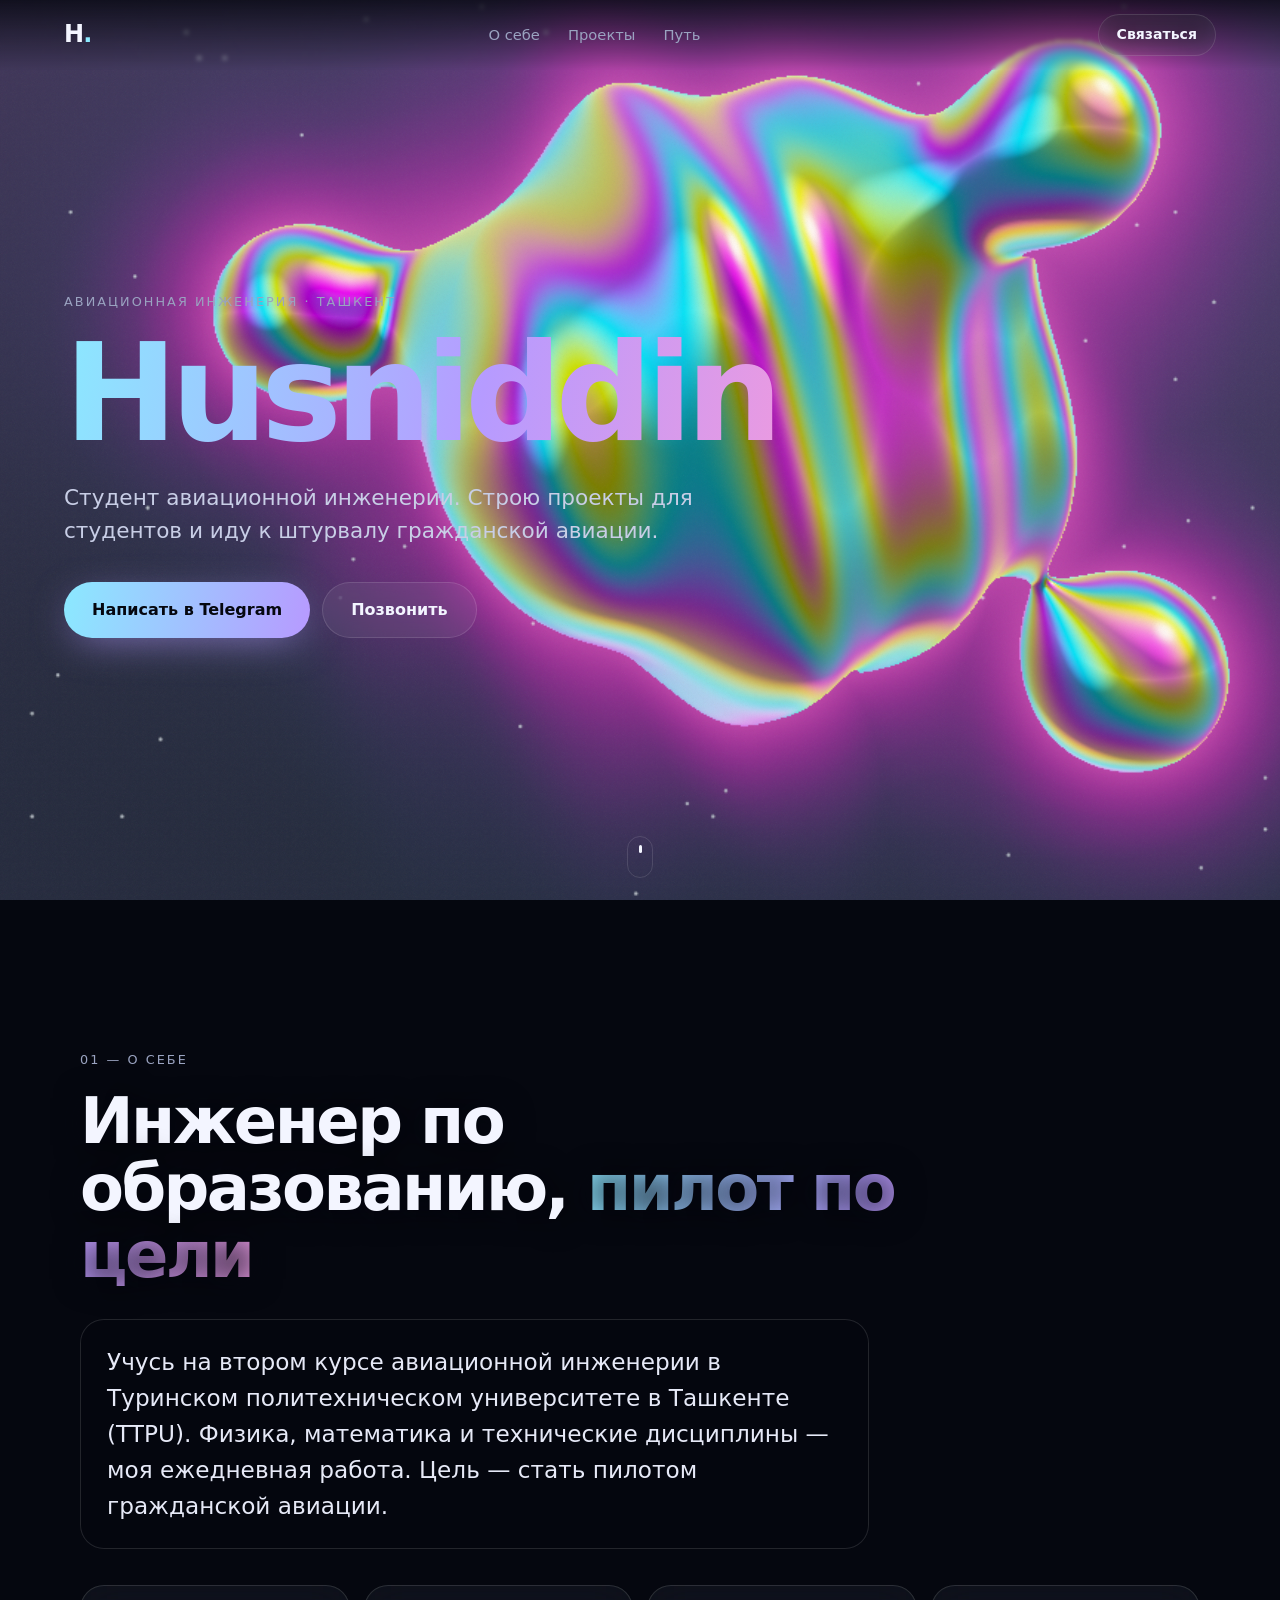
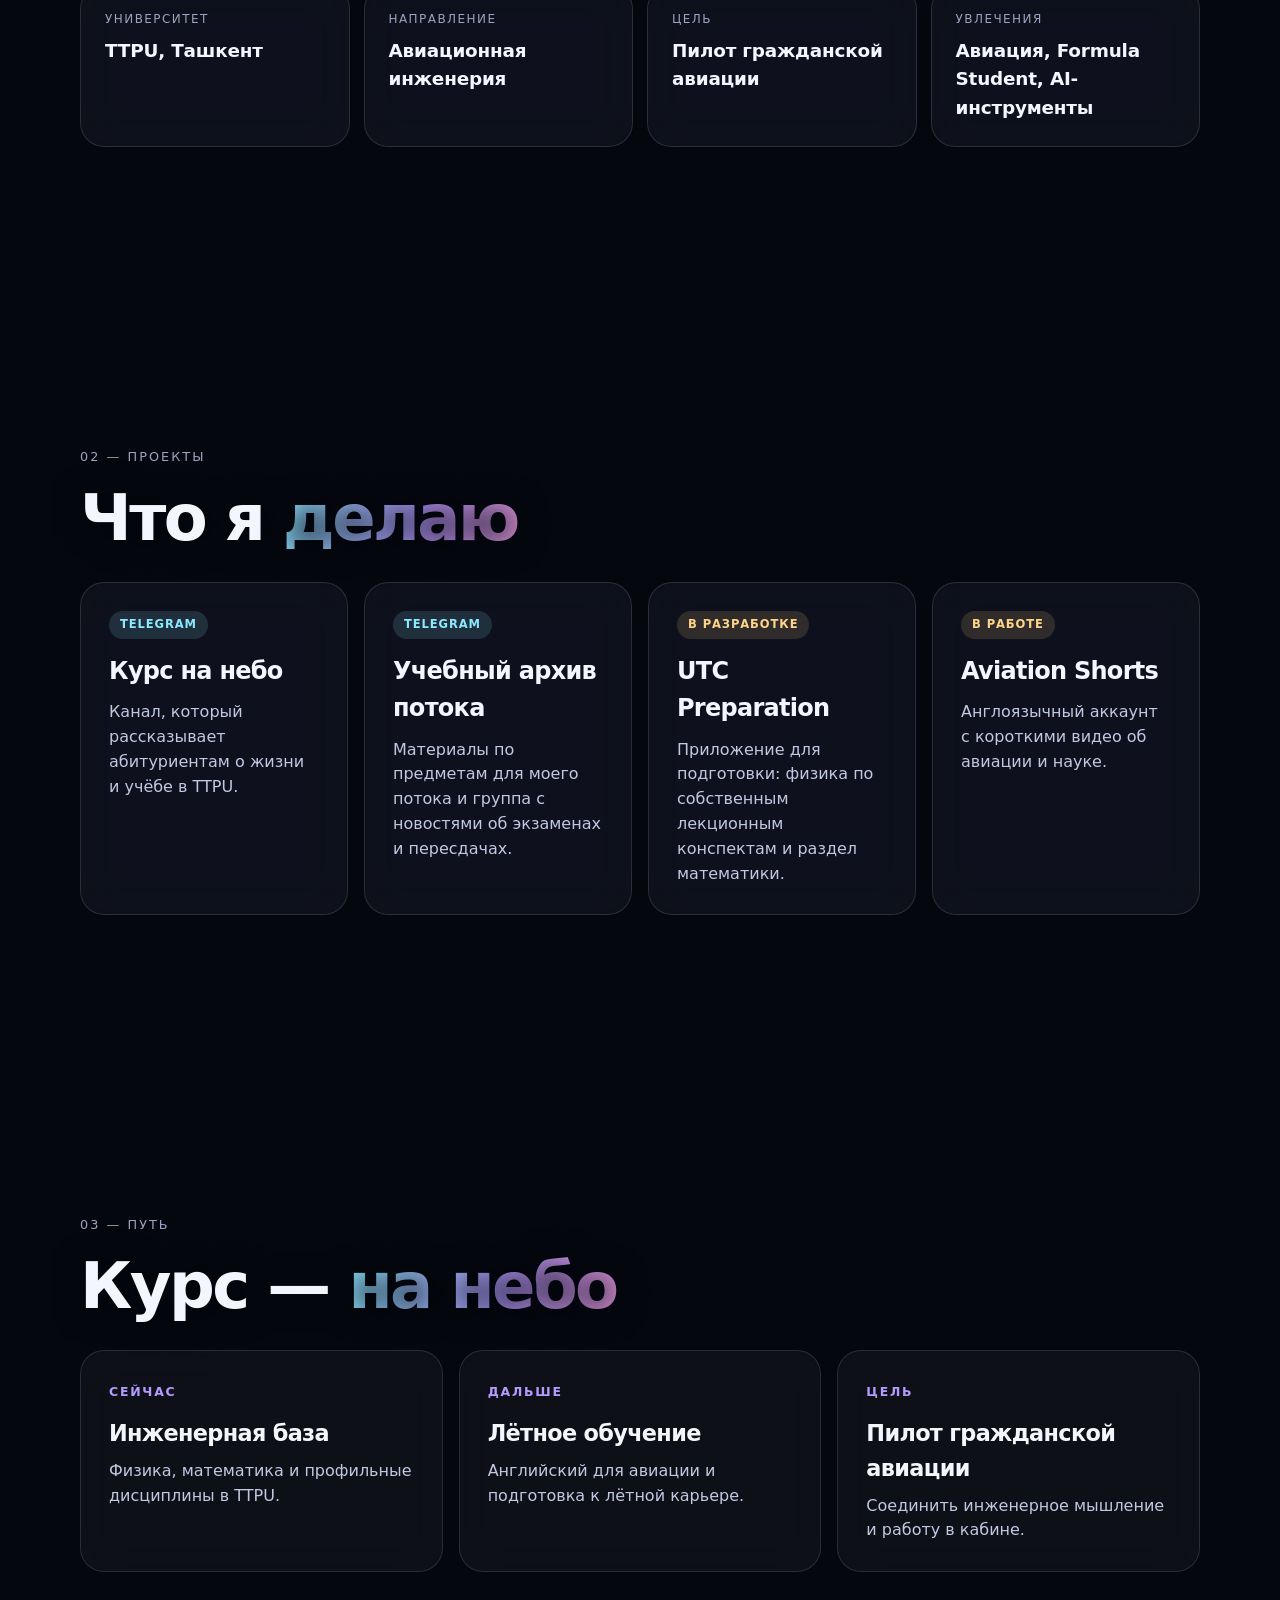
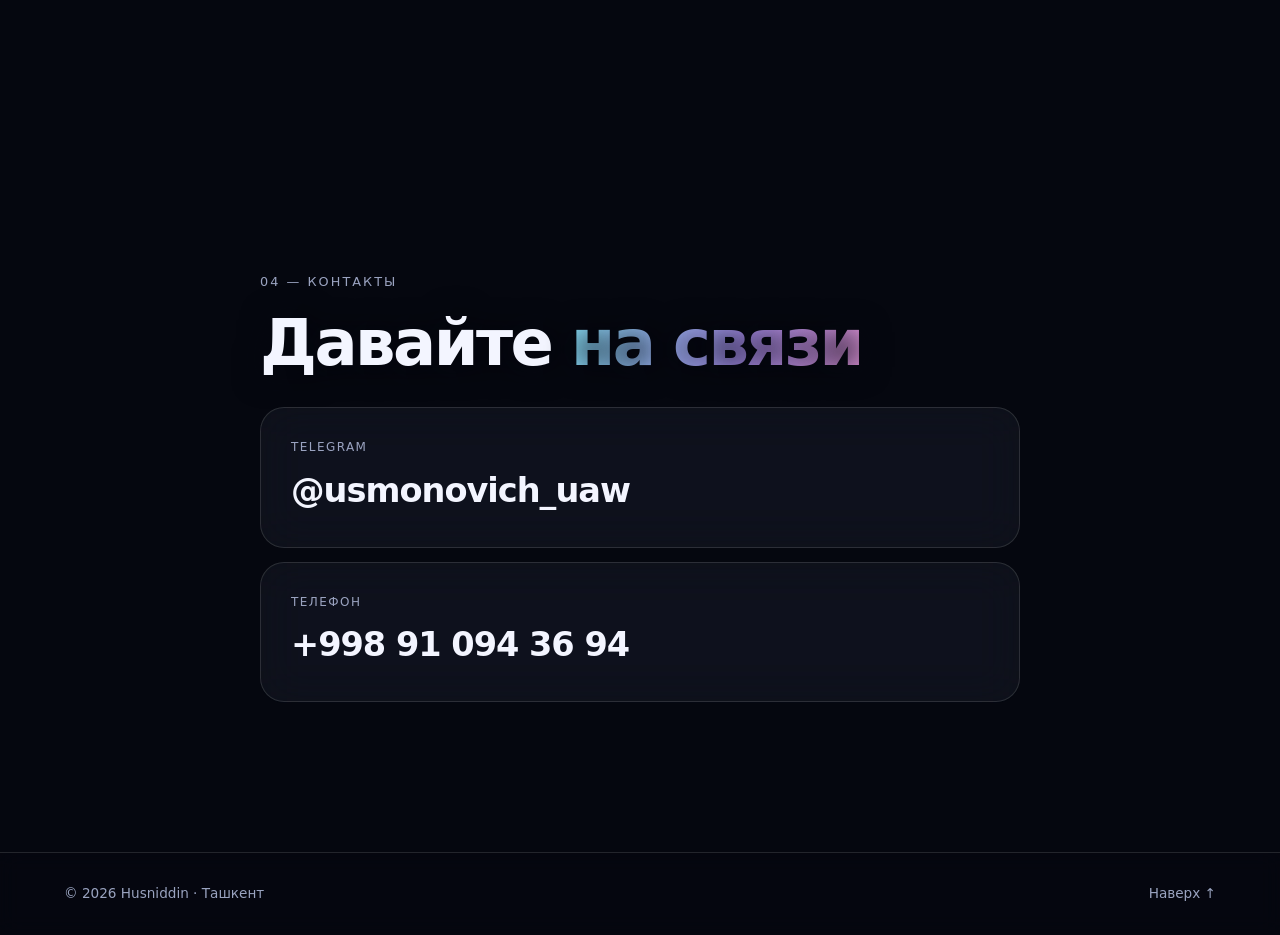
==== portfolio/index.html @ 1f00ce1d "Add personal 3D iridescent portfolio site Co-Authored-By: Claude Sonnet 5.5 <noreply@anthropic.com> " ====
<!DOCTYPE html>
<html lang="ru">
<head>
<meta charset="UTF-8">
<meta name="viewport" content="width=device-width, initial-scale=1, viewport-fit=cover">
<title>Husniddin — авиационная инженерия · Ташкент</title>
<meta name="description" content="Husniddin: студент авиационной инженерии TTPU, цель — пилот гражданской авиации. Проекты, контакты, Telegram @usmonovich_uaw.">
<meta name="theme-color" content="#05070f">
<link rel="stylesheet" href="style.css">
</head>
<body>
<canvas id="gl" aria-hidden="true"></canvas>
<div class="fallback" aria-hidden="true"></div>
<div class="grain" aria-hidden="true"></div>

<header class="nav">
  <a class="nav__logo" href="#top" aria-label="Husniddin — наверх">H<span>.</span></a>
  <nav class="nav__links" aria-label="Разделы">
    <a href="#about">О себе</a>
    <a href="#projects">Проекты</a>
    <a href="#path">Путь</a>
  </nav>
  <a class="pill pill--sm" href="#contact">Связаться</a>
</header>

<main id="top">
  <section class="hero">
    <div class="hero__text">
      <p class="eyebrow reveal">Авиационная инженерия · Ташкент</p>
      <h1 class="reveal"><span class="irid">Husniddin</span></h1>
      <p class="lead reveal">Студент авиационной инженерии. Строю проекты для студентов и иду к штурвалу гражданской авиации.</p>
      <div class="cta reveal">
        <a class="pill pill--main" href="https://t.me/usmonovich_uaw" target="_blank" rel="noopener">Написать в Telegram</a>
        <a class="pill pill--ghost" href="tel:+998910943694">Позвонить</a>
      </div>
    </div>
    <a class="scroll" href="#about" aria-label="Листать вниз"><span></span></a>
  </section>

  <section class="sec" id="about">
    <div class="wrap">
      <p class="kicker reveal">01 — О себе</p>
      <h2 class="reveal">Инженер по образованию, <span class="irid">пилот по цели</span></h2>
      <p class="big reveal">Учусь на втором курсе авиационной инженерии в Туринском политехническом университете в Ташкенте (TTPU). Физика, математика и технические дисциплины — моя ежедневная работа. Цель — стать пилотом гражданской авиации.</p>
      <div class="facts">
        <div class="card reveal"><span class="card__k">Университет</span><strong>TTPU, Ташкент</strong></div>
        <div class="card reveal"><span class="card__k">Направление</span><strong>Авиационная инженерия</strong></div>
        <div class="card reveal"><span class="card__k">Цель</span><strong>Пилот гражданской авиации</strong></div>
        <div class="card reveal"><span class="card__k">Увлечения</span><strong>Авиация, Formula Student, AI-инструменты</strong></div>
      </div>
    </div>
  </section>

  <section class="sec" id="projects">
    <div class="wrap">
      <p class="kicker reveal">02 — Проекты</p>
      <h2 class="reveal">Что я <span class="irid">делаю</span></h2>
      <div class="projects">
        <article class="card card--big reveal">
          <span class="badge">Telegram</span>
          <h3>Курс на небо</h3>
          <p>Канал, который рассказывает абитуриентам о жизни и учёбе в TTPU.</p>
        </article>
        <article class="card card--big reveal">
          <span class="badge">Telegram</span>
          <h3>Учебный архив потока</h3>
          <p>Материалы по предметам для моего потока и группа с новостями об экзаменах и пересдачах.</p>
        </article>
        <article class="card card--big reveal">
          <span class="badge badge--dev">В разработке</span>
          <h3>UTC Preparation</h3>
          <p>Приложение для подготовки: физика по собственным лекционным конспектам и раздел математики.</p>
        </article>
        <article class="card card--big reveal">
          <span class="badge badge--dev">В работе</span>
          <h3>Aviation Shorts</h3>
          <p>Англоязычный аккаунт с короткими видео об авиации и науке.</p>
        </article>
      </div>
    </div>
  </section>

  <section class="sec" id="path">
    <div class="wrap">
      <p class="kicker reveal">03 — Путь</p>
      <h2 class="reveal">Курс — <span class="irid">на небо</span></h2>
      <ol class="path">
        <li class="reveal"><span class="path__n">Сейчас</span><h3>Инженерная база</h3><p>Физика, математика и профильные дисциплины в TTPU.</p></li>
        <li class="reveal"><span class="path__n">Дальше</span><h3>Лётное обучение</h3><p>Английский для авиации и подготовка к лётной карьере.</p></li>
        <li class="reveal"><span class="path__n">Цель</span><h3>Пилот гражданской авиации</h3><p>Соединить инженерное мышление и работу в кабине.</p></li>
      </ol>
    </div>
  </section>

  <section class="sec sec--contact" id="contact">
    <div class="wrap wrap--narrow">
      <p class="kicker reveal">04 — Контакты</p>
      <h2 class="reveal">Давайте <span class="irid">на связи</span></h2>
      <div class="contact">
        <a class="card contact__item reveal" href="https://t.me/usmonovich_uaw" target="_blank" rel="noopener">
          <span class="card__k">Telegram</span><strong>@usmonovich_uaw</strong>
        </a>
        <a class="card contact__item reveal" href="tel:+998910943694">
          <span class="card__k">Телефон</span><strong>+998 91 094 36 94</strong>
        </a>
      </div>
    </div>
  </section>
</main>

<footer class="foot">
  <p>© 2026 Husniddin · Ташкент</p>
  <a href="#top">Наверх ↑</a>
</footer>

<script src="app.js"></script>
</body>
</html>
---- portfolio/style.css ----
@property --a{syntax:"<angle>";inherits:false;initial-value:0deg}
:root{--bg:#05070f;--ink:#f3f5ff;--mut:#9aa3c0;--line:rgba(255,255,255,.12);--pad:clamp(20px,5vw,64px)}
*{box-sizing:border-box}
html{scroll-behavior:smooth;scroll-padding-top:70px;background:var(--bg)}
body{margin:0;color:var(--ink);background:transparent;font-family:"SF Pro Display",Inter,system-ui,-apple-system,"Segoe UI",Roboto,sans-serif;line-height:1.55;-webkit-font-smoothing:antialiased;overflow-x:hidden}
a{color:inherit;text-decoration:none}
h1,h2,h3,p{margin:0}
#gl{position:fixed;inset:0;width:100vw;height:100vh;height:100lvh;z-index:-3;display:block;background:var(--bg)}
.fallback{position:fixed;inset:0;z-index:-4;background:radial-gradient(60% 50% at 70% 40%,#7c5cff55,transparent 70%),radial-gradient(50% 50% at 30% 70%,#00e5ff33,transparent 70%),var(--bg);display:none}
.no-gl .fallback{display:block;animation:hue 14s linear infinite}
.no-gl #gl{display:none}
@keyframes hue{to{filter:hue-rotate(360deg)}}
.grain{position:fixed;inset:0;z-index:-1;pointer-events:none;opacity:.05;background-image:url("data:image/svg+xml,%3Csvg xmlns='http://www.w3.org/2000/svg' width='160' height='160'%3E%3Cfilter id='n'%3E%3CfeTurbulence baseFrequency='.9' numOctaves='2'/%3E%3C/filter%3E%3Crect width='160' height='160' filter='url(%23n)'/%3E%3C/svg%3E")}

.irid{background:linear-gradient(100deg,#8be9ff,#b69bff,#ff9ad5,#ffd48a,#9bffcf,#8be9ff);background-size:300% 100%;-webkit-background-clip:text;background-clip:text;color:transparent;animation:flow 9s linear infinite}
@keyframes flow{to{background-position:300% 0}}

.nav{position:fixed;top:0;left:0;right:0;z-index:20;display:flex;align-items:center;justify-content:space-between;gap:16px;padding:14px var(--pad);background:linear-gradient(#05070fcc,#05070f00);backdrop-filter:blur(2px)}
.nav__logo{font-weight:800;font-size:1.5rem;letter-spacing:-.04em}
.nav__logo span{color:#8be9ff}
.nav__links{display:flex;gap:28px;font-size:.92rem;color:var(--mut)}
.nav__links a:hover{color:var(--ink)}

.pill{display:inline-flex;align-items:center;justify-content:center;gap:8px;padding:15px 28px;border-radius:999px;font-weight:600;font-size:1rem;border:1px solid var(--line);background:rgba(255,255,255,.06);backdrop-filter:blur(14px);transition:transform .2s,background .2s,box-shadow .2s;min-height:48px}
.pill:hover{transform:translateY(-2px);background:rgba(255,255,255,.12)}
.pill--sm{padding:9px 18px;font-size:.88rem;min-height:40px}
.pill--main{color:#05070f;border:0;background:linear-gradient(100deg,#8be9ff,#b69bff,#ff9ad5);background-size:200% 100%;box-shadow:0 10px 40px -10px #b69bffaa}
.pill--main:hover{background-position:100% 0;background-color:transparent;box-shadow:0 14px 50px -8px #ff9ad5aa}
a:focus-visible{outline:2px solid #8be9ff;outline-offset:3px;border-radius:12px}

.hero{min-height:100vh;min-height:100svh;display:flex;align-items:center;padding:100px var(--pad) 70px;position:relative}
.hero__text{max-width:640px}
.eyebrow,.kicker{font-size:.8rem;letter-spacing:.16em;text-transform:uppercase;color:var(--mut);margin-bottom:18px}
h1{font-size:clamp(3.2rem,12vw,8.5rem);line-height:.95;letter-spacing:-.05em;font-weight:800;margin-bottom:22px}
.lead{font-size:clamp(1.05rem,2.2vw,1.35rem);color:#c8cee6;max-width:30em;margin-bottom:34px}
.cta{display:flex;flex-wrap:wrap;gap:12px}
.scroll{position:absolute;left:50%;bottom:22px;width:26px;height:42px;border:1.5px solid var(--line);border-radius:14px;transform:translateX(-50%)}
.scroll span{position:absolute;left:50%;top:8px;width:3px;height:8px;margin-left:-1.5px;border-radius:2px;background:var(--ink);animation:wheel 1.8s infinite}
@keyframes wheel{0%{opacity:0;transform:translateY(0)}30%{opacity:1}100%{opacity:0;transform:translateY(14px)}}

.sec{padding:clamp(70px,12vw,150px) var(--pad)}
.wrap{max-width:1120px;margin:0 auto}
.wrap--narrow{max-width:760px}
h2{font-size:clamp(2rem,6vw,4rem);line-height:1.05;letter-spacing:-.04em;font-weight:800;margin-bottom:30px;max-width:14em}
.big{font-size:clamp(1.05rem,2.3vw,1.45rem);line-height:1.55;color:#e6e9f7;max-width:34em;margin-bottom:36px;padding:24px 26px;border-radius:24px;background:rgba(5,7,15,.5);border:1px solid var(--line);backdrop-filter:blur(18px);-webkit-backdrop-filter:blur(18px)}
h2{text-shadow:0 2px 30px #05070f}

.card{position:relative;padding:24px;border-radius:24px;background:rgba(255,255,255,.045);border:1px solid var(--line);backdrop-filter:blur(22px) saturate(150%);-webkit-backdrop-filter:blur(22px) saturate(150%);transition:transform .3s,background .3s}
.card::before{content:"";position:absolute;inset:-1px;border-radius:inherit;padding:1px;background:conic-gradient(from var(--a),#8be9ff,#b69bff,#ff9ad5,#ffd48a,#9bffcf,#8be9ff);-webkit-mask:linear-gradient(#000 0 0) content-box,linear-gradient(#000 0 0);-webkit-mask-composite:xor;mask-composite:exclude;opacity:0;transition:opacity .4s;animation:spin 6s linear infinite;pointer-events:none}
@keyframes spin{to{--a:360deg}}
.card:hover{transform:translateY(-4px);background:rgba(255,255,255,.08)}
.card:hover::before{opacity:1}
.card__k{display:block;font-size:.75rem;letter-spacing:.12em;text-transform:uppercase;color:var(--mut);margin-bottom:8px}
.card strong{font-size:1.15rem;letter-spacing:-.01em}
.facts{display:grid;grid-template-columns:repeat(auto-fit,minmax(220px,1fr));gap:14px}
.projects{display:grid;grid-template-columns:repeat(auto-fit,minmax(260px,1fr));gap:16px}
.card--big{padding:28px;min-height:230px}
.card--big h3{font-size:1.5rem;letter-spacing:-.03em;margin:14px 0 10px}
.card--big p{color:#c1c8e2}
.badge{display:inline-block;font-size:.72rem;font-weight:700;letter-spacing:.08em;text-transform:uppercase;padding:5px 11px;border-radius:999px;background:rgba(139,233,255,.14);color:#8be9ff}
.badge--dev{background:rgba(255,212,138,.14);color:#ffd48a}

.path{list-style:none;margin:0;padding:0;display:grid;grid-template-columns:repeat(auto-fit,minmax(250px,1fr));gap:16px;counter-reset:p}
.path li{position:relative;padding:28px;border-radius:24px;border:1px solid var(--line);background:rgba(255,255,255,.04);backdrop-filter:blur(20px);-webkit-backdrop-filter:blur(20px)}
.path__n{font-size:.78rem;letter-spacing:.14em;text-transform:uppercase;color:#b69bff;font-weight:700}
.path h3{font-size:1.4rem;letter-spacing:-.03em;margin:12px 0 8px}
.path p{color:#c1c8e2}

.contact{display:grid;gap:14px}
.contact__item{display:block;padding:30px}
.contact__item strong{font-size:clamp(1.4rem,4vw,2.1rem);letter-spacing:-.03em}

.foot{display:flex;justify-content:space-between;gap:12px;flex-wrap:wrap;padding:30px var(--pad) calc(30px + env(safe-area-inset-bottom));color:var(--mut);font-size:.85rem;border-top:1px solid var(--line);background:#05070f99;backdrop-filter:blur(10px)}

.js .reveal{opacity:0;transform:translateY(26px);transition:opacity .9s cubic-bezier(.2,.7,.2,1),transform .9s cubic-bezier(.2,.7,.2,1)}
.js .reveal.in{opacity:1;transform:none}

@media (max-width:760px){
  .nav__links{display:none}
  .hero{align-items:flex-end;padding-bottom:84px}
  .cta .pill{flex:1 1 100%}
  .scroll{display:none}
}
@media (prefers-reduced-motion:reduce){
  *{animation:none!important;transition:none!important;scroll-behavior:auto!important}
  .js .reveal{opacity:1;transform:none}
}
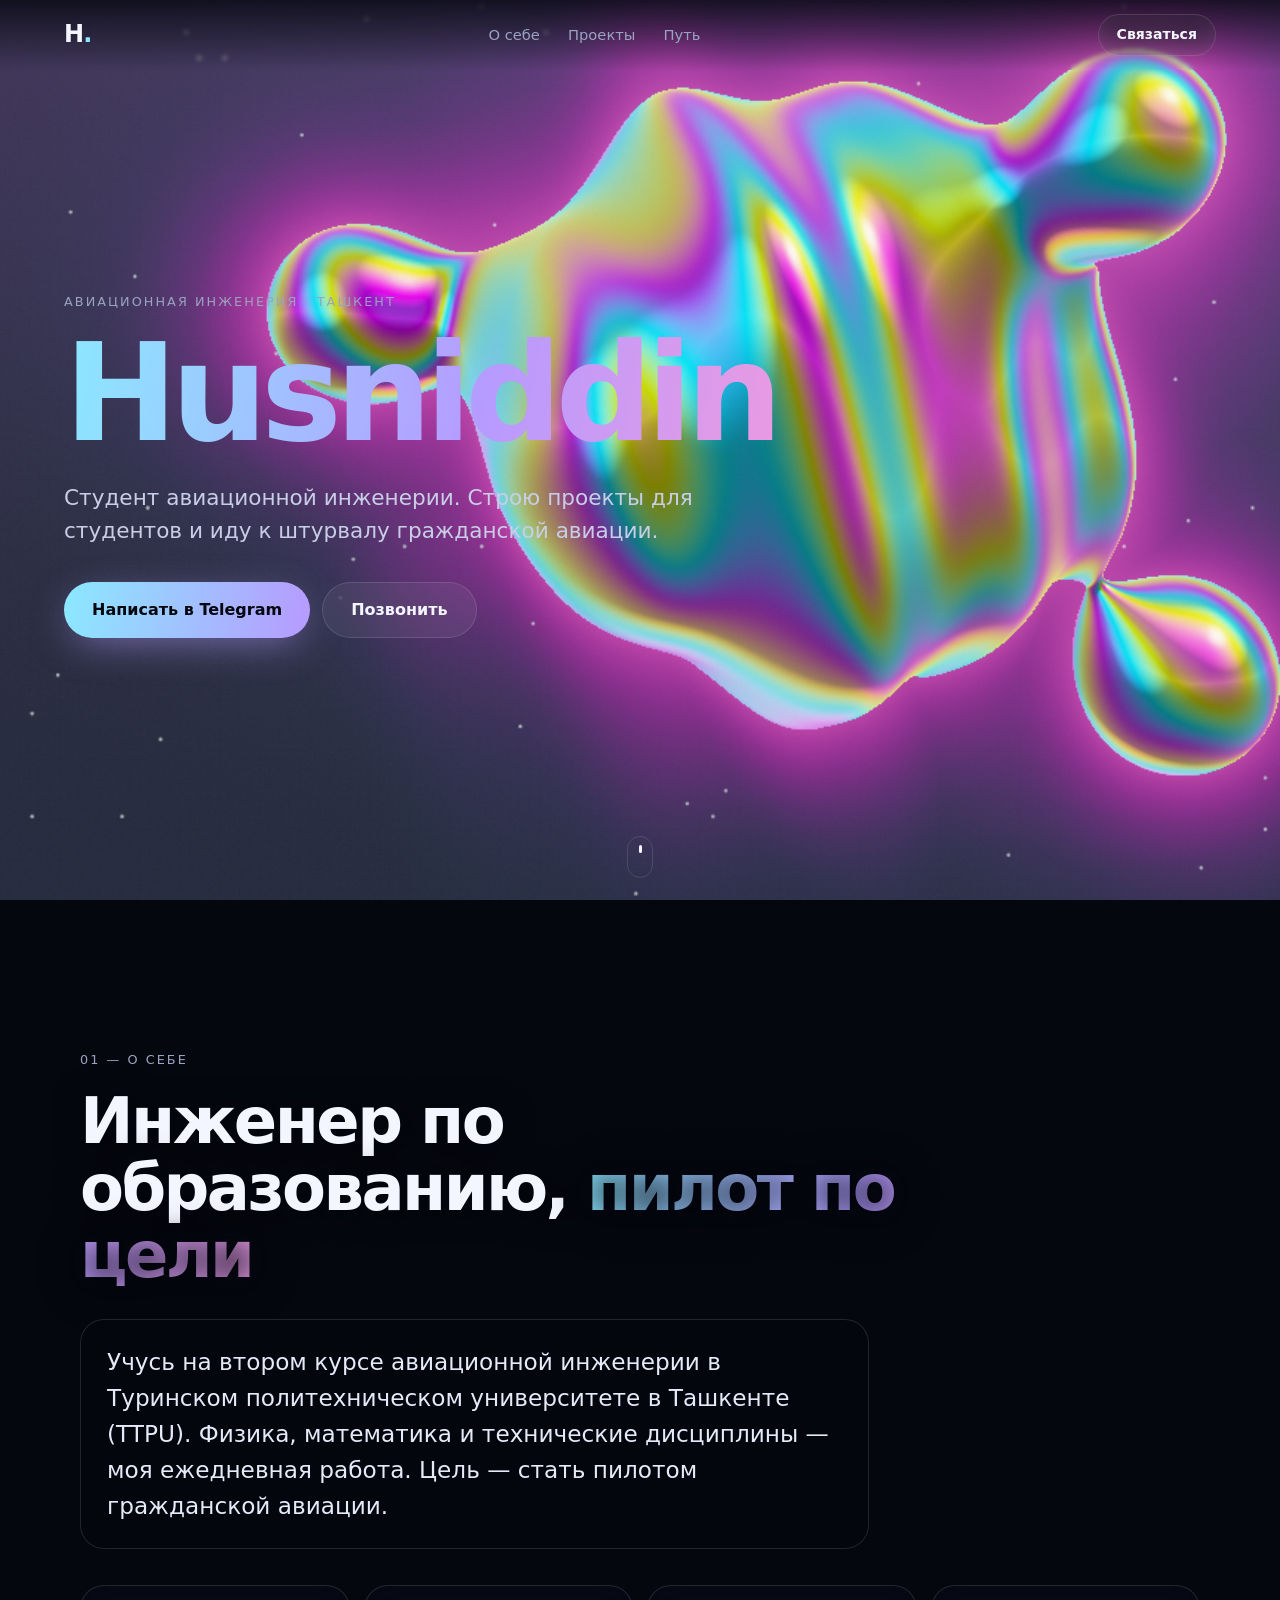
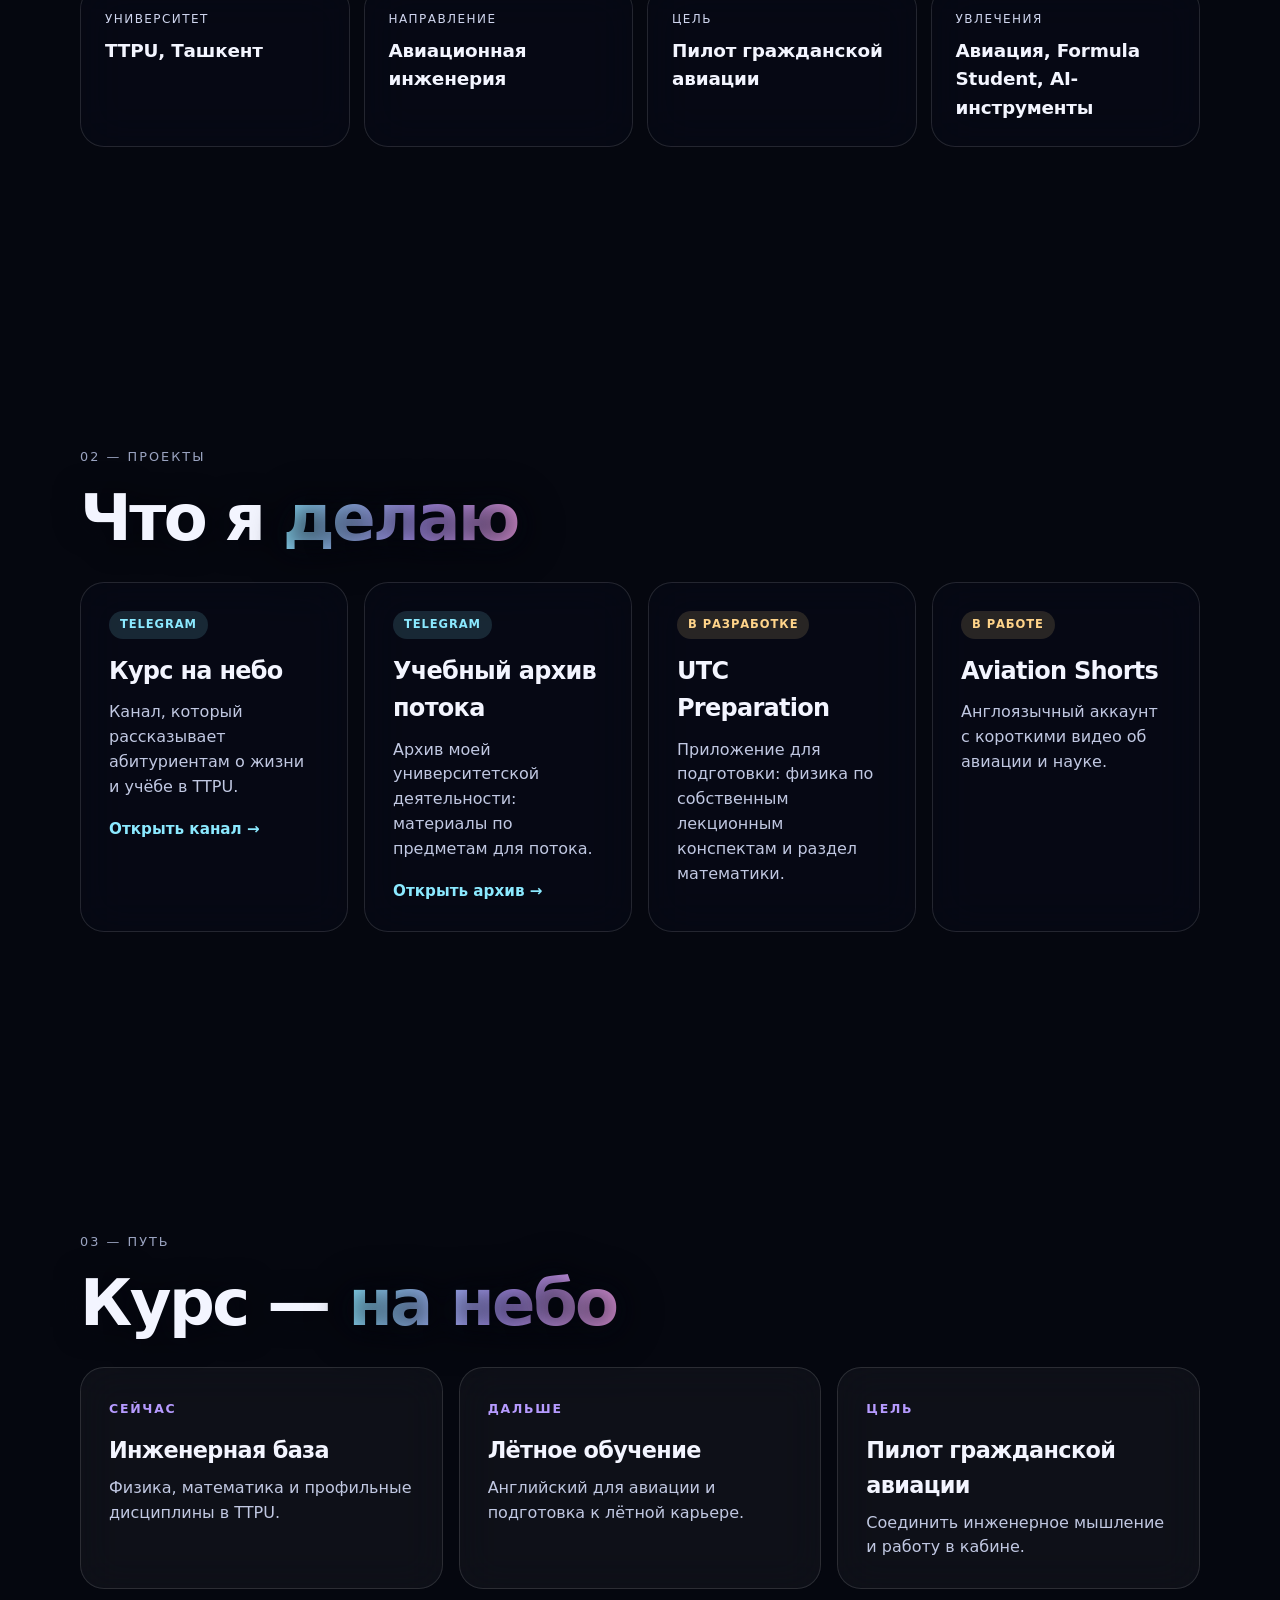
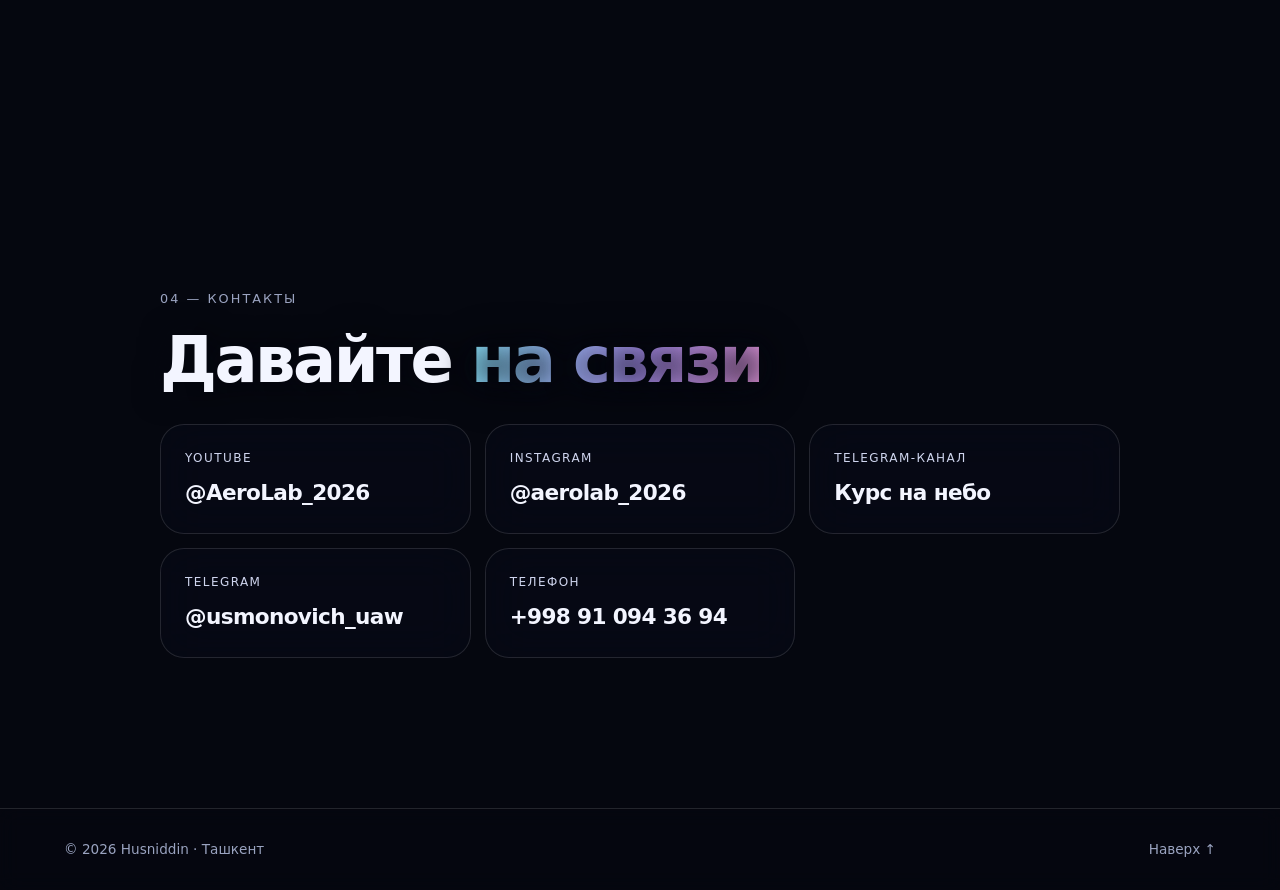
==== commit 1a8f5498: "Portfolio: link channels, YouTube and Instagram Co-Authored-By: Claude Sonnet 5.5 <noreply@anthropic" ====
--- a/portfolio/index.html
+++ b/portfolio/index.html
@@ -56,16 +56,18 @@
       <p class="kicker reveal">02 — Проекты</p>
       <h2 class="reveal">Что я <span class="irid">делаю</span></h2>
       <div class="projects">
-        <article class="card card--big reveal">
+        <a class="card card--big reveal" href="https://t.me/turiniann" target="_blank" rel="noopener">
           <span class="badge">Telegram</span>
           <h3>Курс на небо</h3>
           <p>Канал, который рассказывает абитуриентам о жизни и учёбе в TTPU.</p>
-        </article>
-        <article class="card card--big reveal">
+          <span class="go">Открыть канал →</span>
+        </a>
+        <a class="card card--big reveal" href="https://t.me/sophomore_ae" target="_blank" rel="noopener">
           <span class="badge">Telegram</span>
           <h3>Учебный архив потока</h3>
-          <p>Материалы по предметам для моего потока и группа с новостями об экзаменах и пересдачах.</p>
-        </article>
+          <p>Архив моей университетской деятельности: материалы по предметам для потока.</p>
+          <span class="go">Открыть архив →</span>
+        </a>
         <article class="card card--big reveal">
           <span class="badge badge--dev">В разработке</span>
           <h3>UTC Preparation</h3>
@@ -97,6 +99,15 @@
       <p class="kicker reveal">04 — Контакты</p>
       <h2 class="reveal">Давайте <span class="irid">на связи</span></h2>
       <div class="contact">
+        <a class="card contact__item reveal" href="https://www.youtube.com/@AeroLab_2026" target="_blank" rel="noopener">
+          <span class="card__k">YouTube</span><strong>@AeroLab_2026</strong>
+        </a>
+        <a class="card contact__item reveal" href="https://www.instagram.com/aerolab_2026" target="_blank" rel="noopener">
+          <span class="card__k">Instagram</span><strong>@aerolab_2026</strong>
+        </a>
+        <a class="card contact__item reveal" href="https://t.me/turiniann" target="_blank" rel="noopener">
+          <span class="card__k">Telegram-канал</span><strong>Курс на небо</strong>
+        </a>
         <a class="card contact__item reveal" href="https://t.me/usmonovich_uaw" target="_blank" rel="noopener">
           <span class="card__k">Telegram</span><strong>@usmonovich_uaw</strong>
         </a>
--- a/portfolio/style.css
+++ b/portfolio/style.css
@@ -85,3 +85,17 @@
   *{animation:none!important;transition:none!important;scroll-behavior:auto!important}
   .js .reveal{opacity:1;transform:none}
 }
+
+.card--big{display:block}
+.go{display:inline-block;margin-top:18px;font-weight:600;color:#8be9ff;font-size:.95rem}
+.card--big:hover .go{letter-spacing:.01em}
+.contact{grid-template-columns:repeat(auto-fit,minmax(260px,1fr))}
+.wrap--narrow{max-width:900px}
+.contact__item{padding:24px}
+.contact__item strong{font-size:clamp(1.05rem,2vw,1.35rem);overflow-wrap:anywhere}
+.wrap--narrow{max-width:960px}
+.contact{grid-template-columns:repeat(auto-fit,minmax(250px,1fr))}
+.card{background:rgba(8,10,22,.5)}
+.card:hover{background:rgba(14,16,34,.65)}
+.card__k{color:#cfd5ee}
+h2 .irid{filter:drop-shadow(0 2px 14px #05070f)}
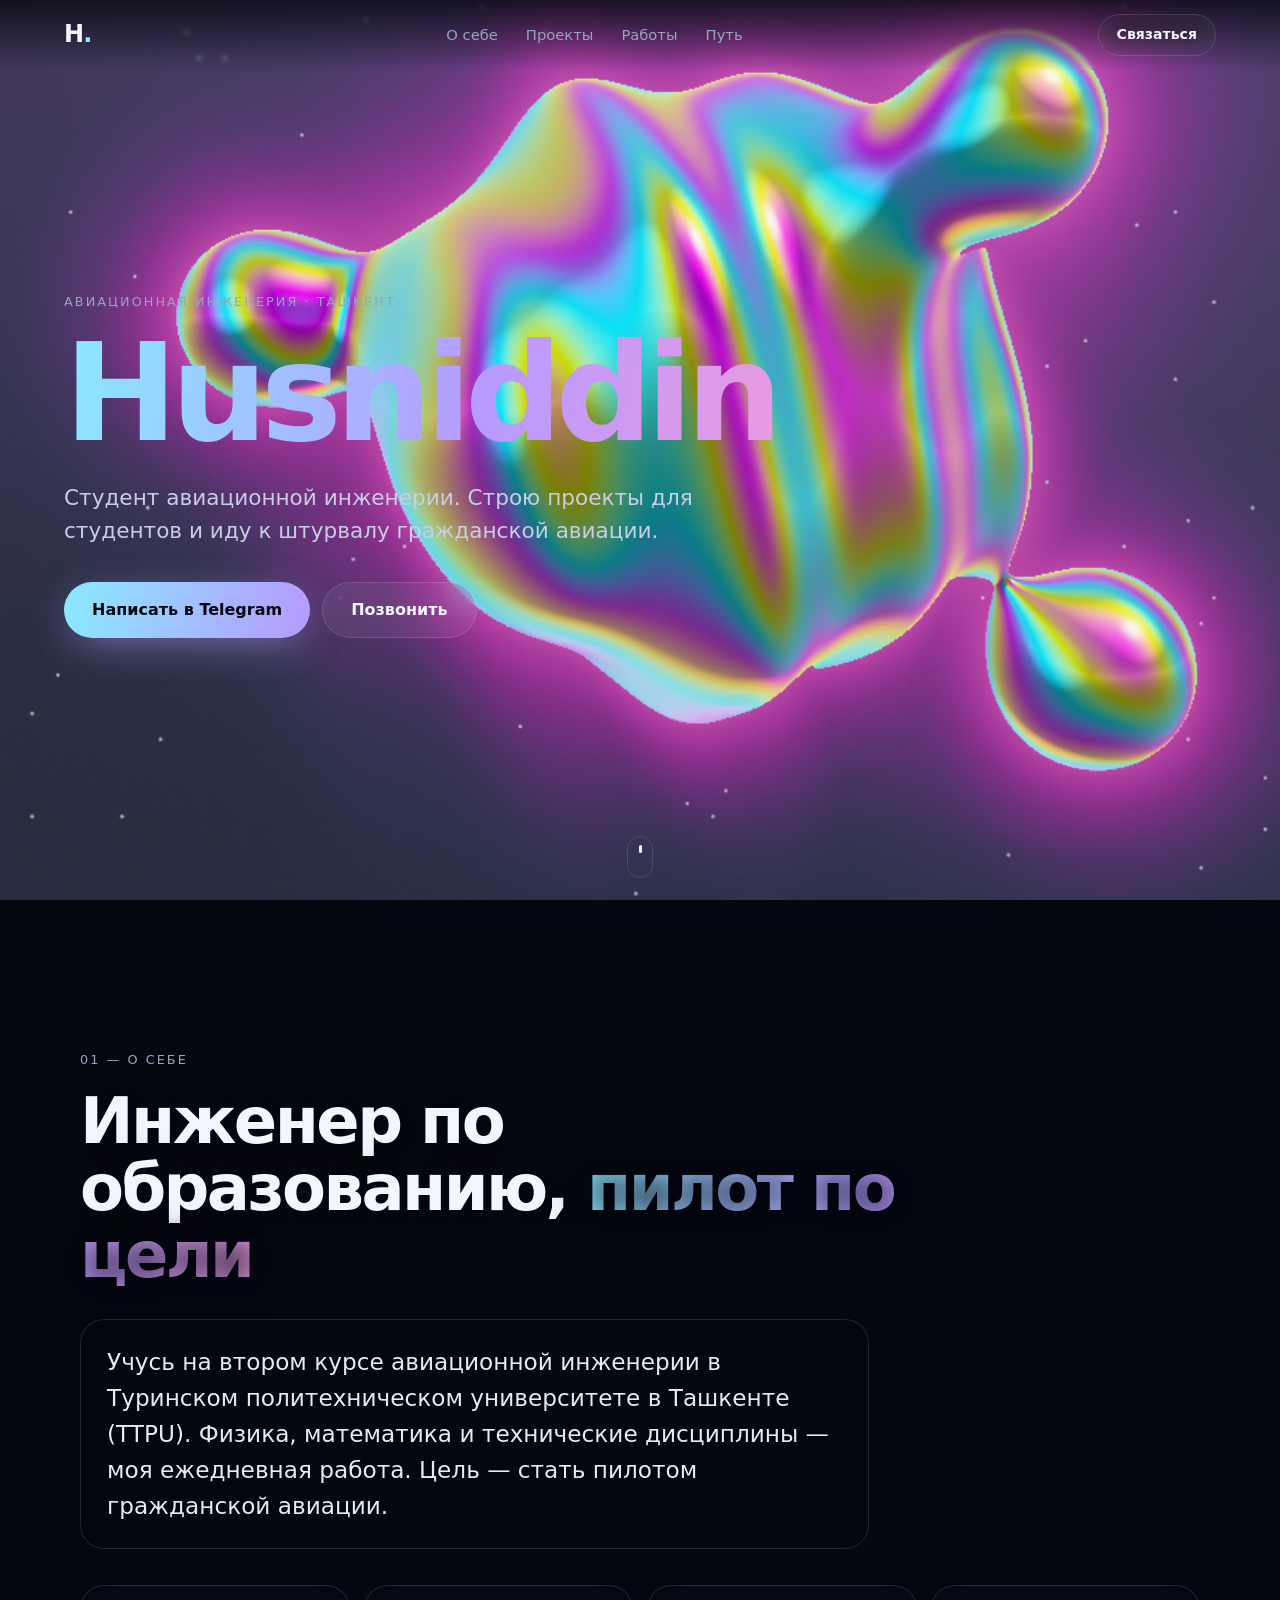
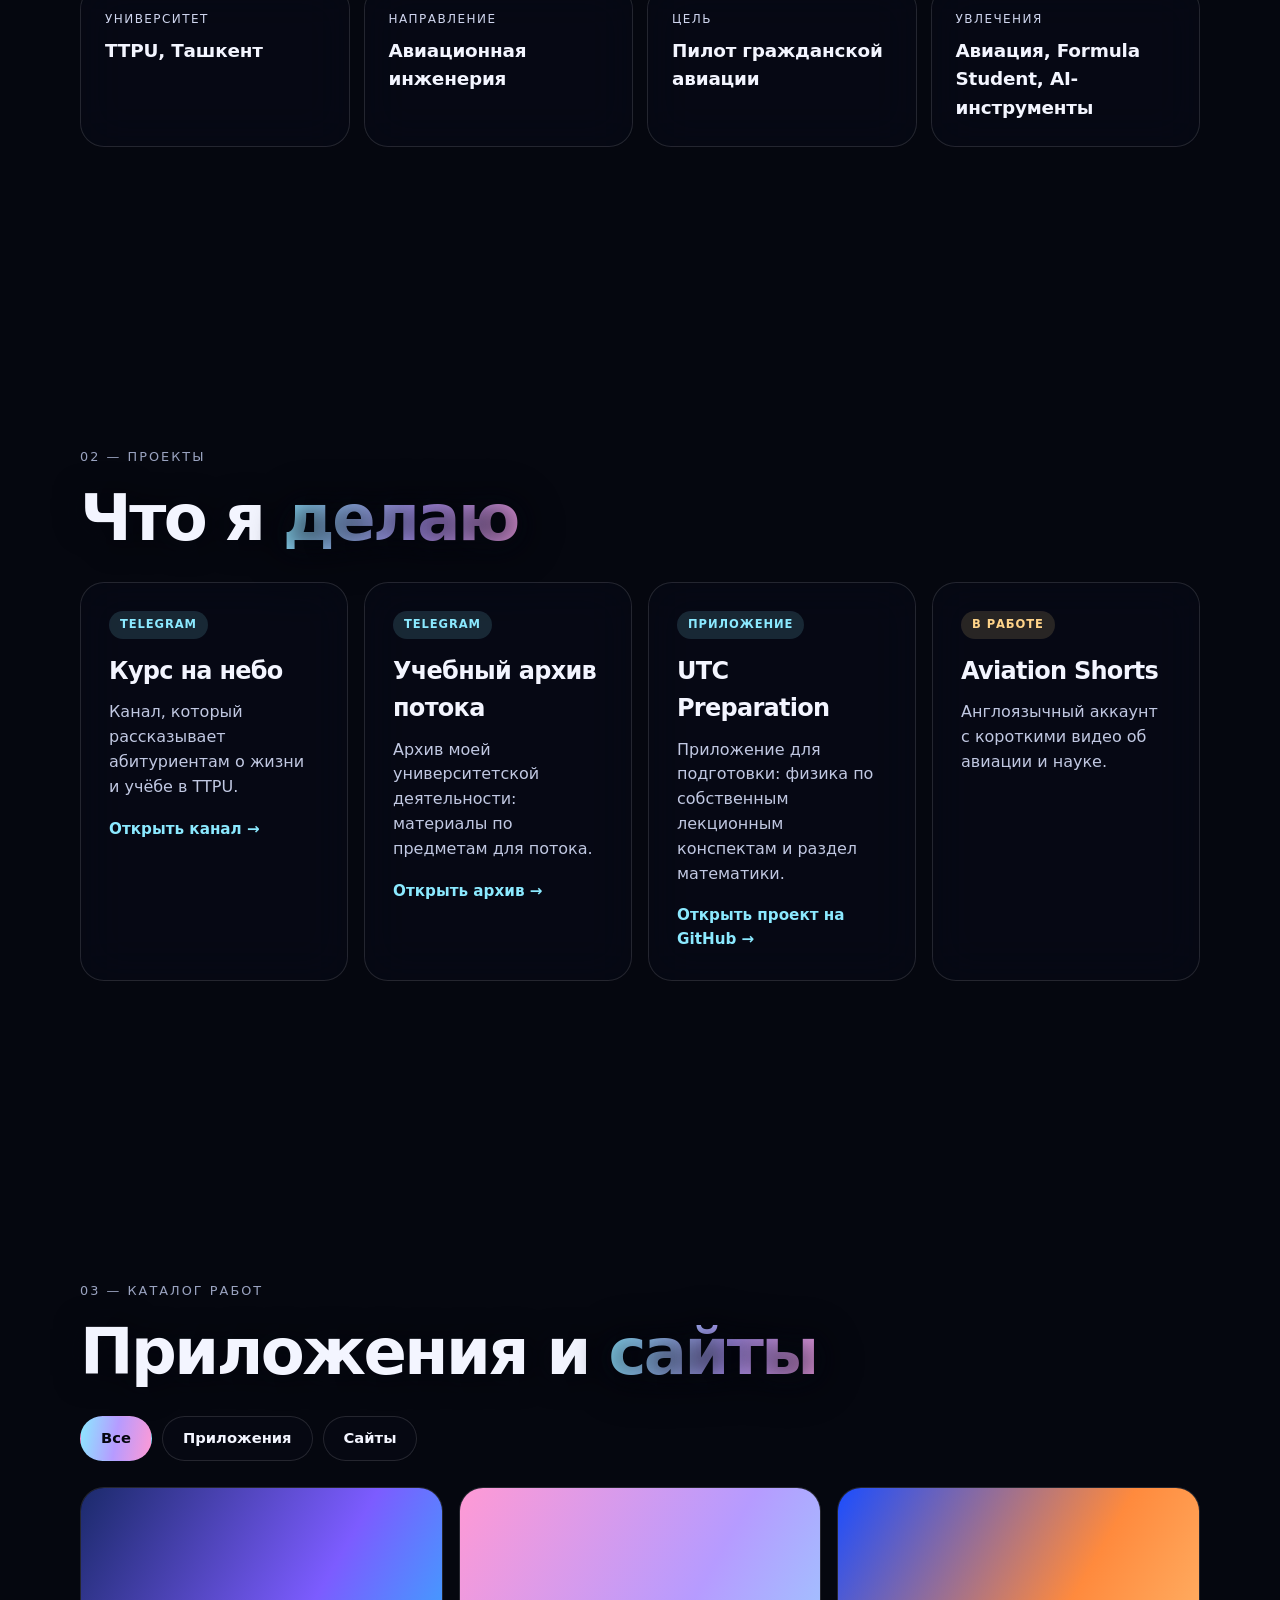
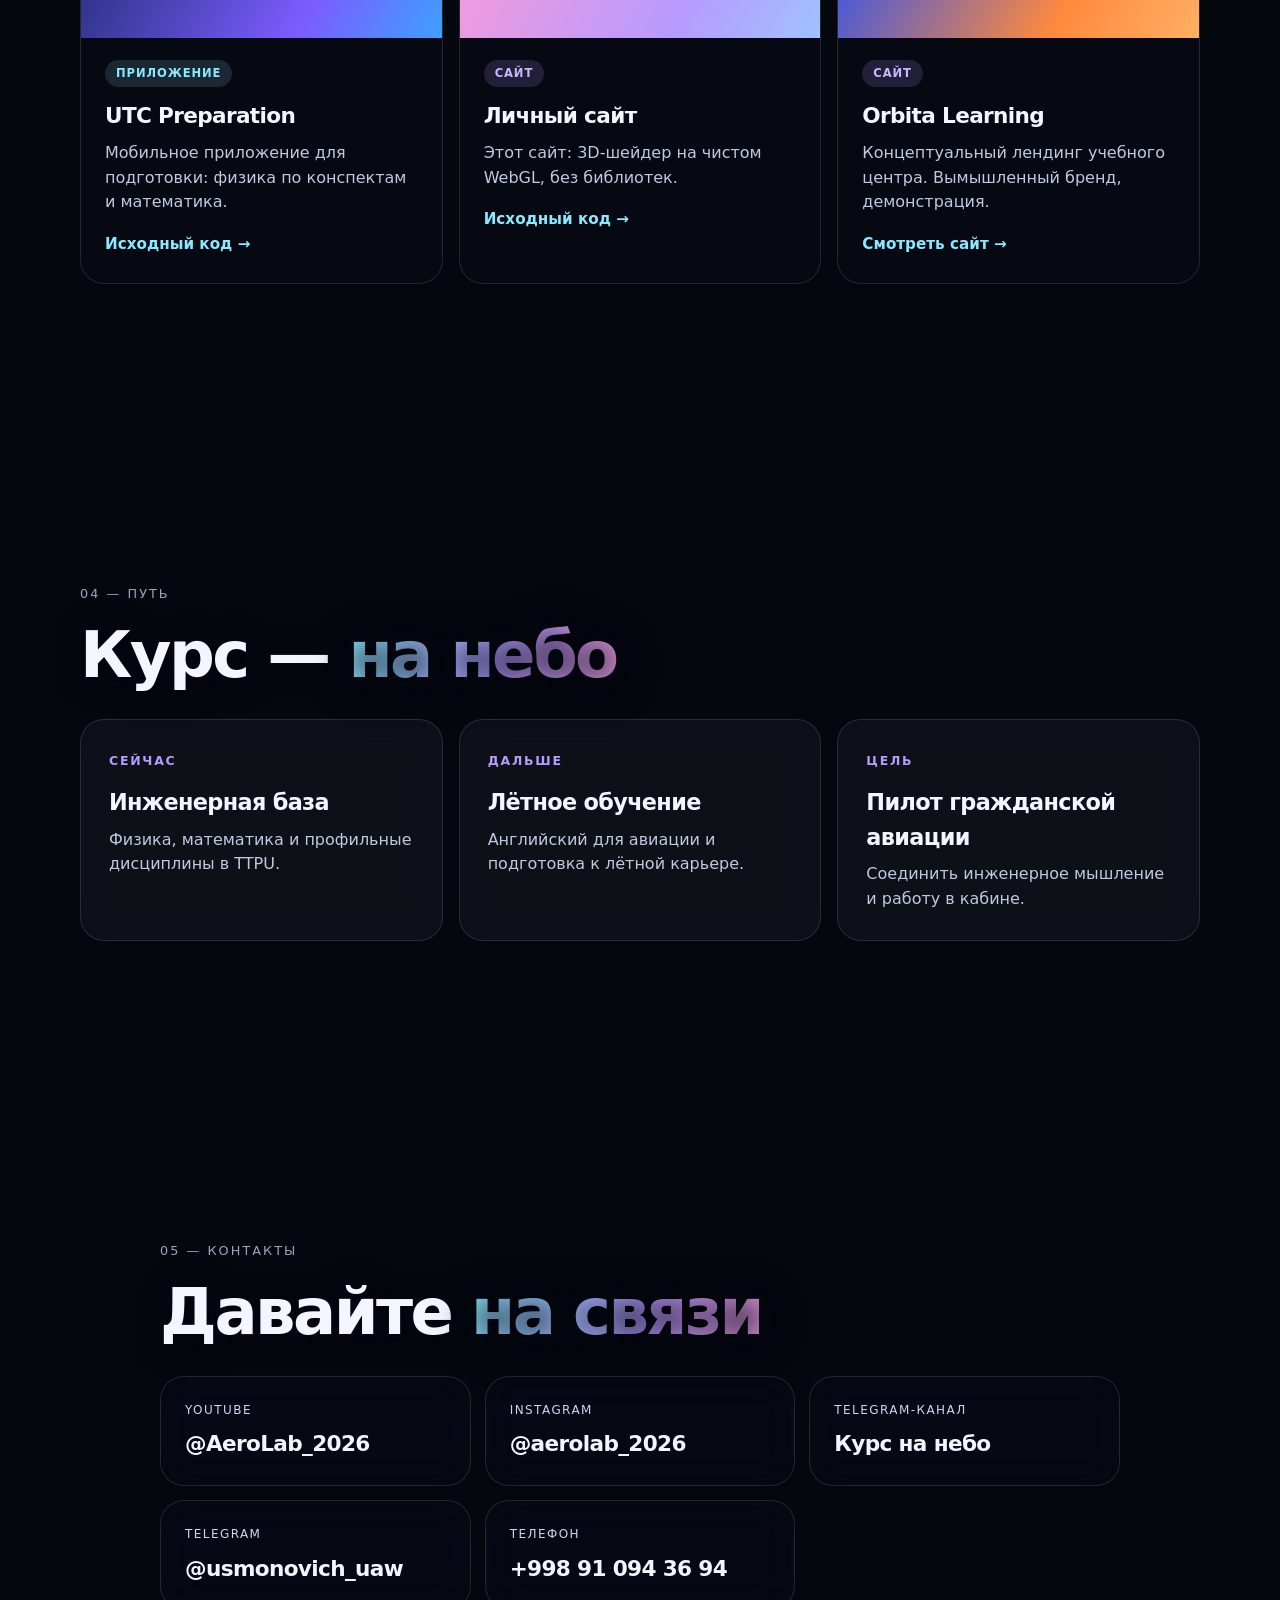
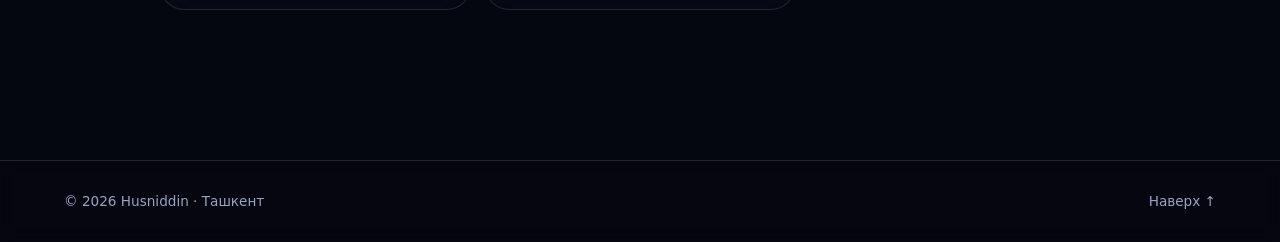
==== commit 11fb9b5a: "Portfolio: works catalog, link UTC Preparation project Co-Authored-By: Claude Sonnet 5.5 <noreply@an" ====
--- a/portfolio/index.html
+++ b/portfolio/index.html
@@ -18,6 +18,7 @@
   <nav class="nav__links" aria-label="Разделы">
     <a href="#about">О себе</a>
     <a href="#projects">Проекты</a>
+    <a href="#works">Работы</a>
     <a href="#path">Путь</a>
   </nav>
   <a class="pill pill--sm" href="#contact">Связаться</a>
@@ -68,11 +69,12 @@
           <p>Архив моей университетской деятельности: материалы по предметам для потока.</p>
           <span class="go">Открыть архив →</span>
         </a>
-        <article class="card card--big reveal">
-          <span class="badge badge--dev">В разработке</span>
+        <a class="card card--big reveal" href="https://github.com/usmonovich/utc-preparation" target="_blank" rel="noopener">
+          <span class="badge">Приложение</span>
           <h3>UTC Preparation</h3>
           <p>Приложение для подготовки: физика по собственным лекционным конспектам и раздел математики.</p>
-        </article>
+          <span class="go">Открыть проект на GitHub →</span>
+        </a>
         <article class="card card--big reveal">
           <span class="badge badge--dev">В работе</span>
           <h3>Aviation Shorts</h3>
@@ -82,9 +84,50 @@
     </div>
   </section>
 
+  <section class="sec" id="works">
+    <div class="wrap">
+      <p class="kicker reveal">03 — Каталог работ</p>
+      <h2 class="reveal">Приложения и <span class="irid">сайты</span></h2>
+      <div class="filters reveal" role="group" aria-label="Фильтр работ">
+        <button class="chip on" data-f="all" aria-pressed="true">Все</button>
+        <button class="chip" data-f="app" aria-pressed="false">Приложения</button>
+        <button class="chip" data-f="site" aria-pressed="false">Сайты</button>
+      </div>
+      <div class="works">
+        <a class="work reveal" data-t="app" href="https://github.com/usmonovich/utc-preparation" target="_blank" rel="noopener">
+          <div class="work__art work__art--a" aria-hidden="true"></div>
+          <div class="work__body">
+            <span class="badge">Приложение</span>
+            <h3>UTC Preparation</h3>
+            <p>Мобильное приложение для подготовки: физика по конспектам и математика.</p>
+            <span class="go">Исходный код →</span>
+          </div>
+        </a>
+        <a class="work reveal" data-t="site" href="https://github.com/usmonovich/usmonovich/tree/main/portfolio" target="_blank" rel="noopener">
+          <div class="work__art work__art--b" aria-hidden="true"></div>
+          <div class="work__body">
+            <span class="badge badge--site">Сайт</span>
+            <h3>Личный сайт</h3>
+            <p>Этот сайт: 3D-шейдер на чистом WebGL, без библиотек.</p>
+            <span class="go">Исходный код →</span>
+          </div>
+        </a>
+        <a class="work reveal" data-t="site" href="../orbita-demo/" target="_blank" rel="noopener">
+          <div class="work__art work__art--c" aria-hidden="true"></div>
+          <div class="work__body">
+            <span class="badge badge--site">Сайт</span>
+            <h3>Orbita Learning</h3>
+            <p>Концептуальный лендинг учебного центра. Вымышленный бренд, демонстрация.</p>
+            <span class="go">Смотреть сайт →</span>
+          </div>
+        </a>
+      </div>
+    </div>
+  </section>
+
   <section class="sec" id="path">
     <div class="wrap">
-      <p class="kicker reveal">03 — Путь</p>
+      <p class="kicker reveal">04 — Путь</p>
       <h2 class="reveal">Курс — <span class="irid">на небо</span></h2>
       <ol class="path">
         <li class="reveal"><span class="path__n">Сейчас</span><h3>Инженерная база</h3><p>Физика, математика и профильные дисциплины в TTPU.</p></li>
@@ -96,7 +139,7 @@
 
   <section class="sec sec--contact" id="contact">
     <div class="wrap wrap--narrow">
-      <p class="kicker reveal">04 — Контакты</p>
+      <p class="kicker reveal">05 — Контакты</p>
       <h2 class="reveal">Давайте <span class="irid">на связи</span></h2>
       <div class="contact">
         <a class="card contact__item reveal" href="https://www.youtube.com/@AeroLab_2026" target="_blank" rel="noopener">
--- a/portfolio/style.css
+++ b/portfolio/style.css
@@ -99,3 +99,22 @@
 .card:hover{background:rgba(14,16,34,.65)}
 .card__k{color:#cfd5ee}
 h2 .irid{filter:drop-shadow(0 2px 14px #05070f)}
+
+.badge--site{background:rgba(182,155,255,.16);color:#c9b6ff}
+.filters{display:flex;flex-wrap:wrap;gap:10px;margin-bottom:26px}
+.chip{font:inherit;font-weight:600;font-size:.92rem;color:var(--ink);background:rgba(8,10,22,.5);border:1px solid var(--line);border-radius:999px;padding:10px 20px;min-height:44px;cursor:pointer;backdrop-filter:blur(14px);transition:.2s}
+.chip:hover{background:rgba(255,255,255,.12)}
+.chip.on{color:#05070f;border-color:transparent;background:linear-gradient(100deg,#8be9ff,#b69bff,#ff9ad5)}
+.chip:focus-visible{outline:2px solid #8be9ff;outline-offset:3px}
+.works{display:grid;grid-template-columns:repeat(auto-fit,minmax(280px,1fr));gap:16px}
+.work{display:block;border-radius:24px;overflow:hidden;border:1px solid var(--line);background:rgba(8,10,22,.5);backdrop-filter:blur(20px);-webkit-backdrop-filter:blur(20px);transition:transform .3s,border-color .3s}
+.work:hover{transform:translateY(-5px);border-color:rgba(255,255,255,.35)}
+.work[hidden]{display:none}
+.work__art{height:150px;background-size:200% 200%;animation:art 10s ease-in-out infinite alternate}
+.work__art--a{background-image:linear-gradient(120deg,#1b2a6b,#7c5cff,#00e5ff,#1b2a6b)}
+.work__art--b{background-image:linear-gradient(120deg,#ff9ad5,#b69bff,#8be9ff,#ff9ad5)}
+.work__art--c{background-image:linear-gradient(120deg,#1b4dff,#ff8a3d,#ffd48a,#1b4dff)}
+@keyframes art{to{background-position:100% 100%}}
+.work__body{padding:22px 24px 26px}
+.work__body h3{font-size:1.35rem;letter-spacing:-.03em;margin:12px 0 8px}
+.work__body p{color:#c1c8e2}
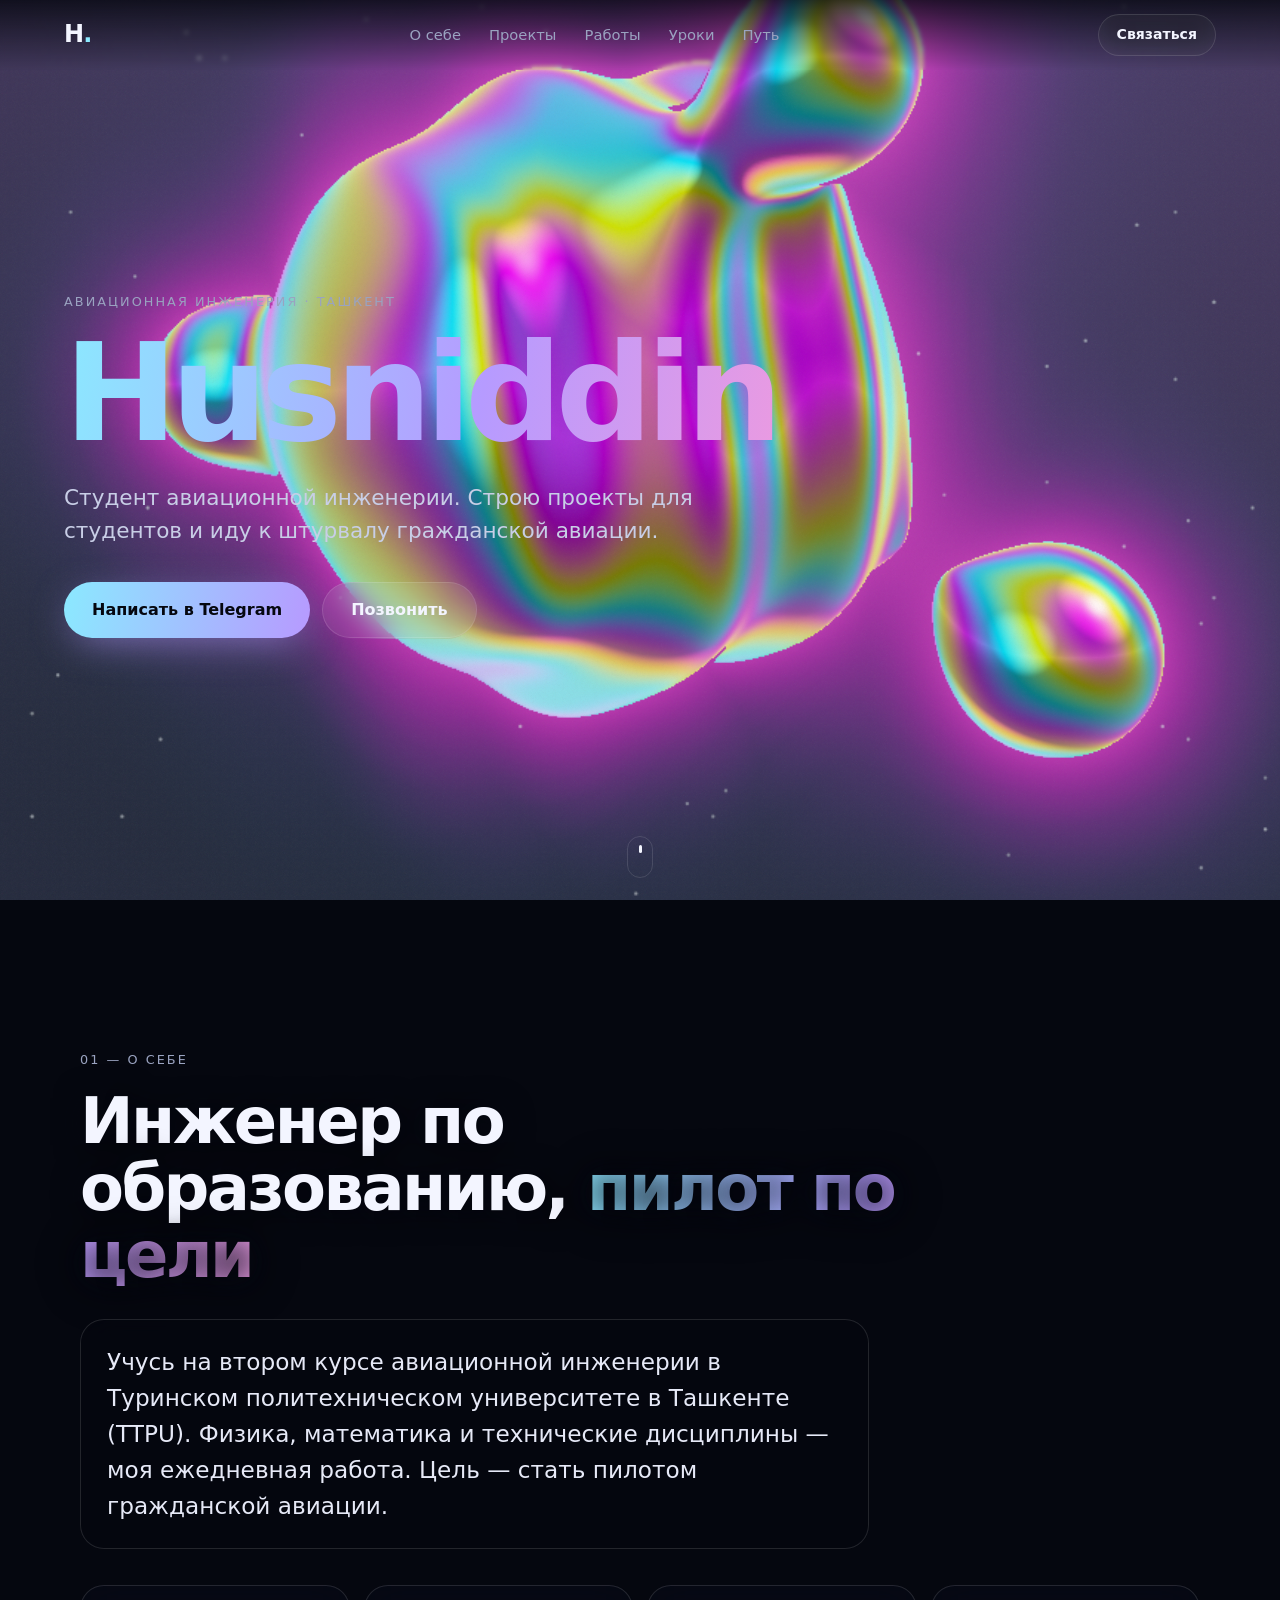
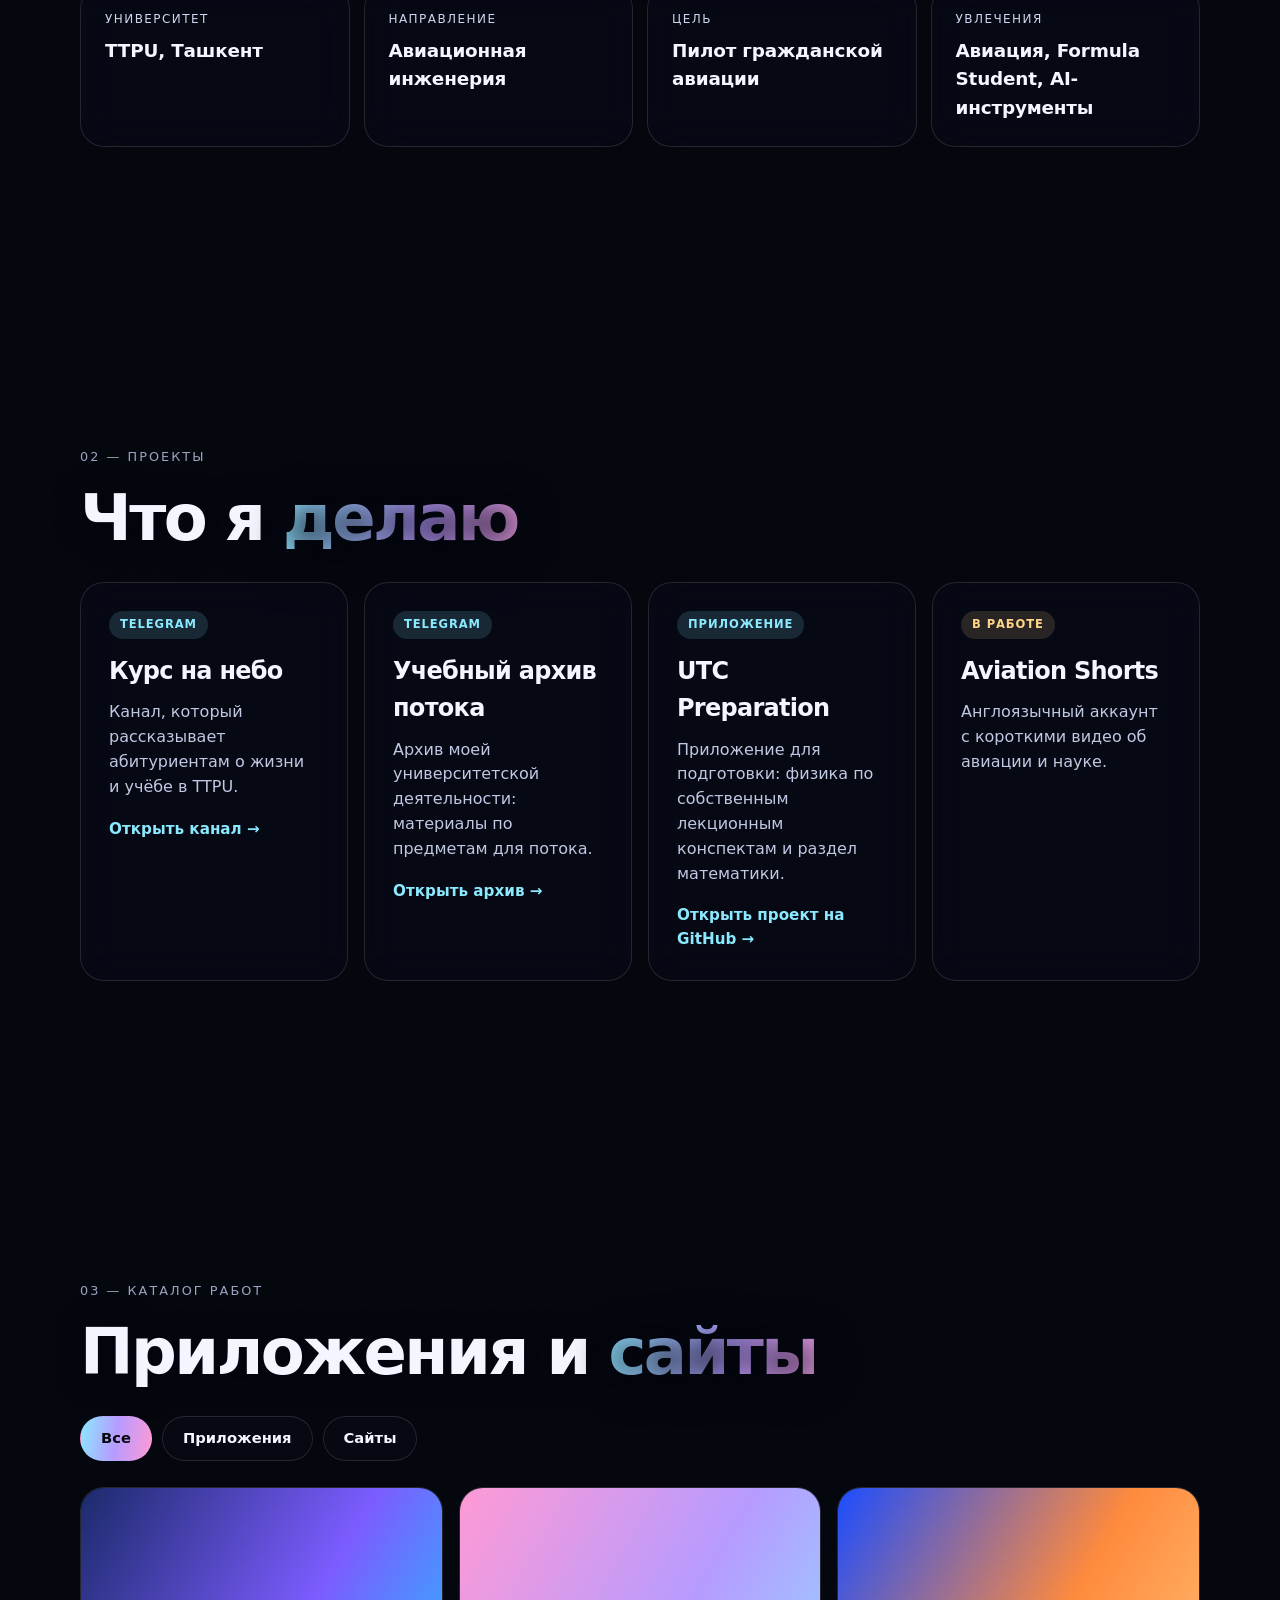
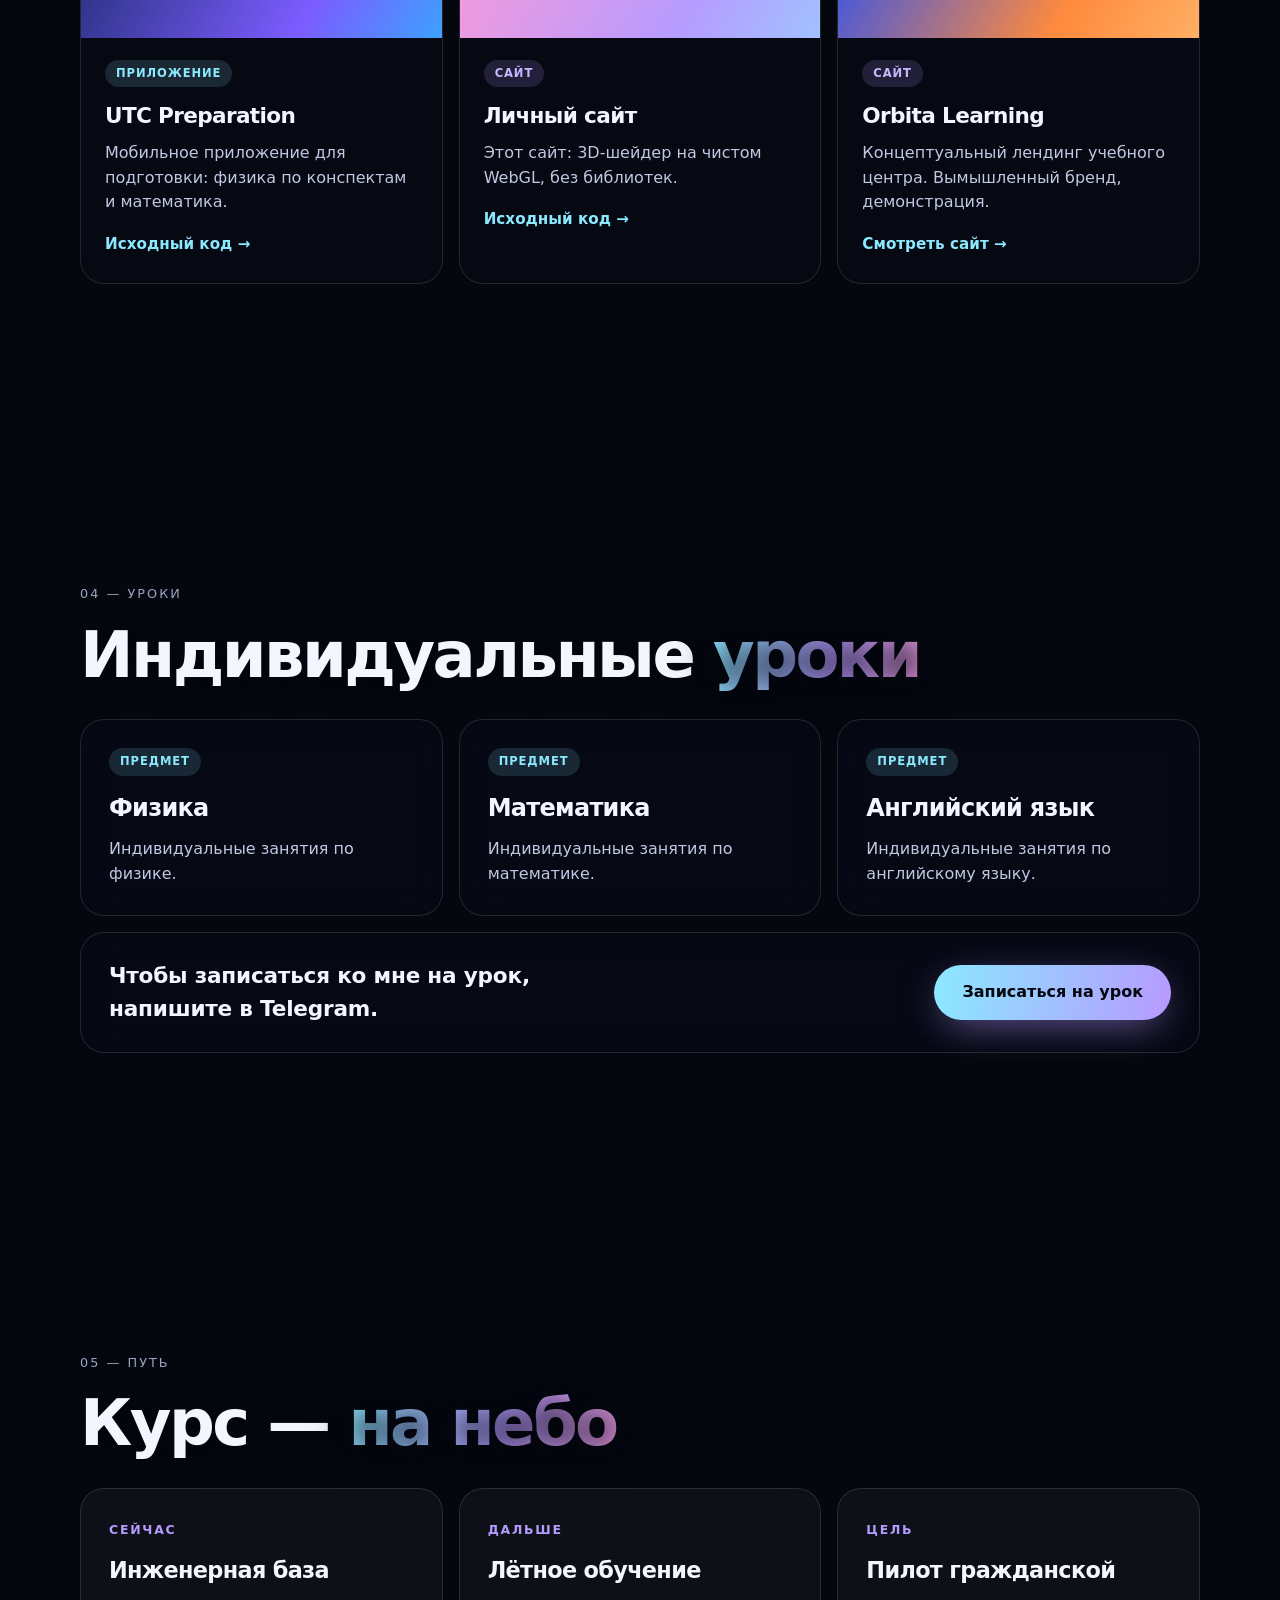
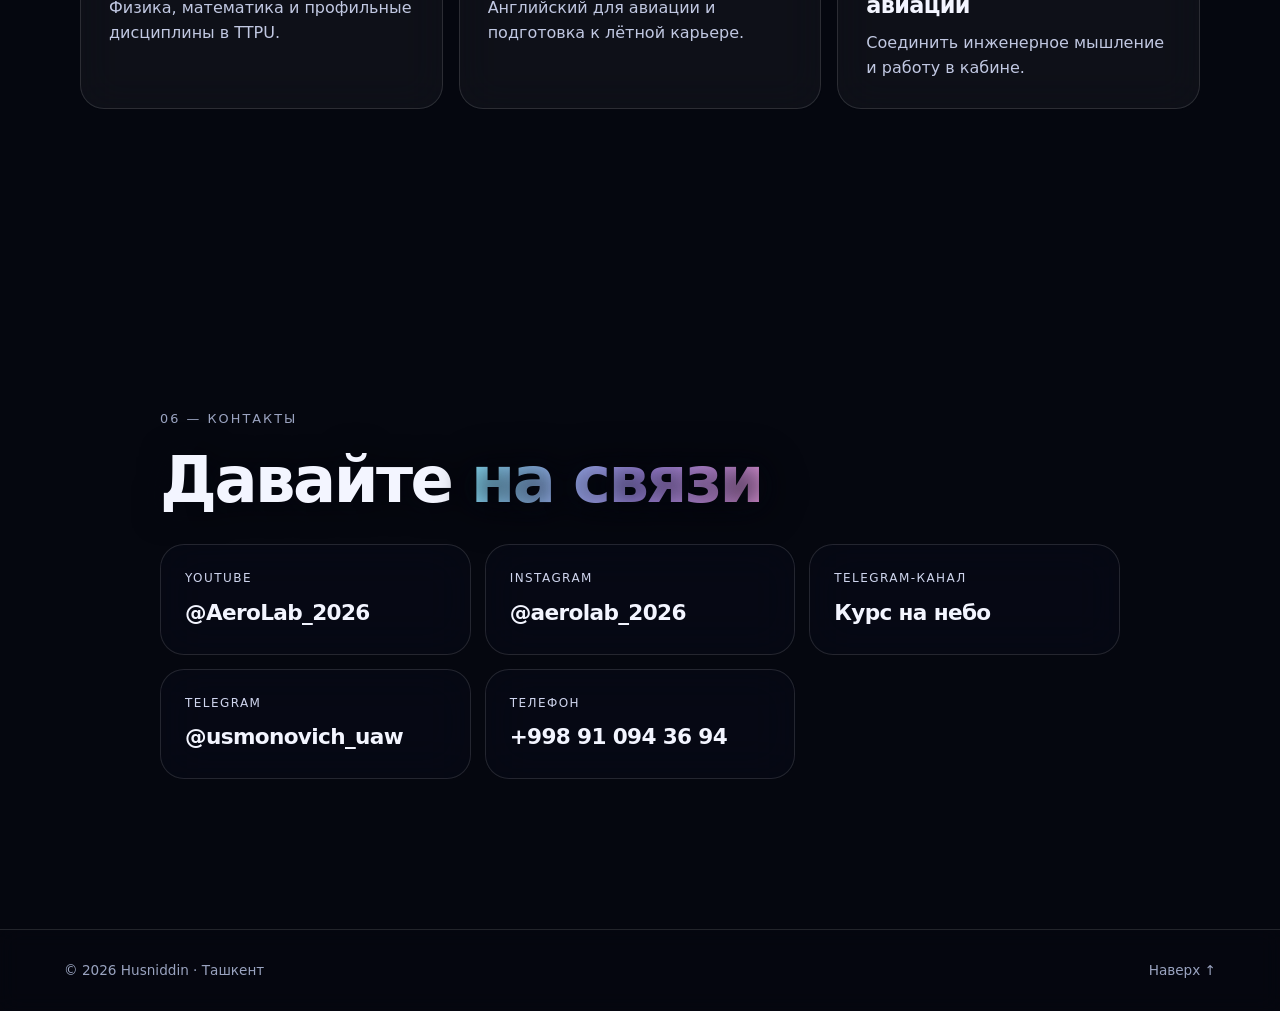
==== commit a711dd8a: "Portfolio: add private lessons section Co-Authored-By: Claude Sonnet 5.5 <noreply@anthropic.com> Cla" ====
--- a/portfolio/index.html
+++ b/portfolio/index.html
@@ -19,6 +19,7 @@
     <a href="#about">О себе</a>
     <a href="#projects">Проекты</a>
     <a href="#works">Работы</a>
+    <a href="#lessons">Уроки</a>
     <a href="#path">Путь</a>
   </nav>
   <a class="pill pill--sm" href="#contact">Связаться</a>
@@ -125,9 +126,25 @@
     </div>
   </section>
 
+  <section class="sec" id="lessons">
+    <div class="wrap">
+      <p class="kicker reveal">04 — Уроки</p>
+      <h2 class="reveal">Индивидуальные <span class="irid">уроки</span></h2>
+      <div class="lessons">
+        <div class="card card--big reveal"><span class="badge">Предмет</span><h3>Физика</h3><p>Индивидуальные занятия по физике.</p></div>
+        <div class="card card--big reveal"><span class="badge">Предмет</span><h3>Математика</h3><p>Индивидуальные занятия по математике.</p></div>
+        <div class="card card--big reveal"><span class="badge">Предмет</span><h3>Английский язык</h3><p>Индивидуальные занятия по английскому языку.</p></div>
+      </div>
+      <div class="signup card reveal">
+        <p>Чтобы записаться ко мне на урок, напишите в Telegram.</p>
+        <a class="pill pill--main" href="https://t.me/usmonovich_uaw" target="_blank" rel="noopener">Записаться на урок</a>
+      </div>
+    </div>
+  </section>
+
   <section class="sec" id="path">
     <div class="wrap">
-      <p class="kicker reveal">04 — Путь</p>
+      <p class="kicker reveal">05 — Путь</p>
       <h2 class="reveal">Курс — <span class="irid">на небо</span></h2>
       <ol class="path">
         <li class="reveal"><span class="path__n">Сейчас</span><h3>Инженерная база</h3><p>Физика, математика и профильные дисциплины в TTPU.</p></li>
@@ -139,7 +156,7 @@
 
   <section class="sec sec--contact" id="contact">
     <div class="wrap wrap--narrow">
-      <p class="kicker reveal">05 — Контакты</p>
+      <p class="kicker reveal">06 — Контакты</p>
       <h2 class="reveal">Давайте <span class="irid">на связи</span></h2>
       <div class="contact">
         <a class="card contact__item reveal" href="https://www.youtube.com/@AeroLab_2026" target="_blank" rel="noopener">
--- a/portfolio/style.css
+++ b/portfolio/style.css
@@ -118,3 +118,9 @@
 .work__body{padding:22px 24px 26px}
 .work__body h3{font-size:1.35rem;letter-spacing:-.03em;margin:12px 0 8px}
 .work__body p{color:#c1c8e2}
+
+.lessons{display:grid;grid-template-columns:repeat(auto-fit,minmax(240px,1fr));gap:16px}
+.lessons .card--big{min-height:170px}
+.signup{margin-top:16px;display:flex;flex-wrap:wrap;align-items:center;justify-content:space-between;gap:18px;padding:26px 28px}
+.signup p{font-size:clamp(1.05rem,2.2vw,1.35rem);font-weight:600;letter-spacing:-.01em;max-width:24em}
+@media (max-width:760px){.signup .pill{width:100%}}
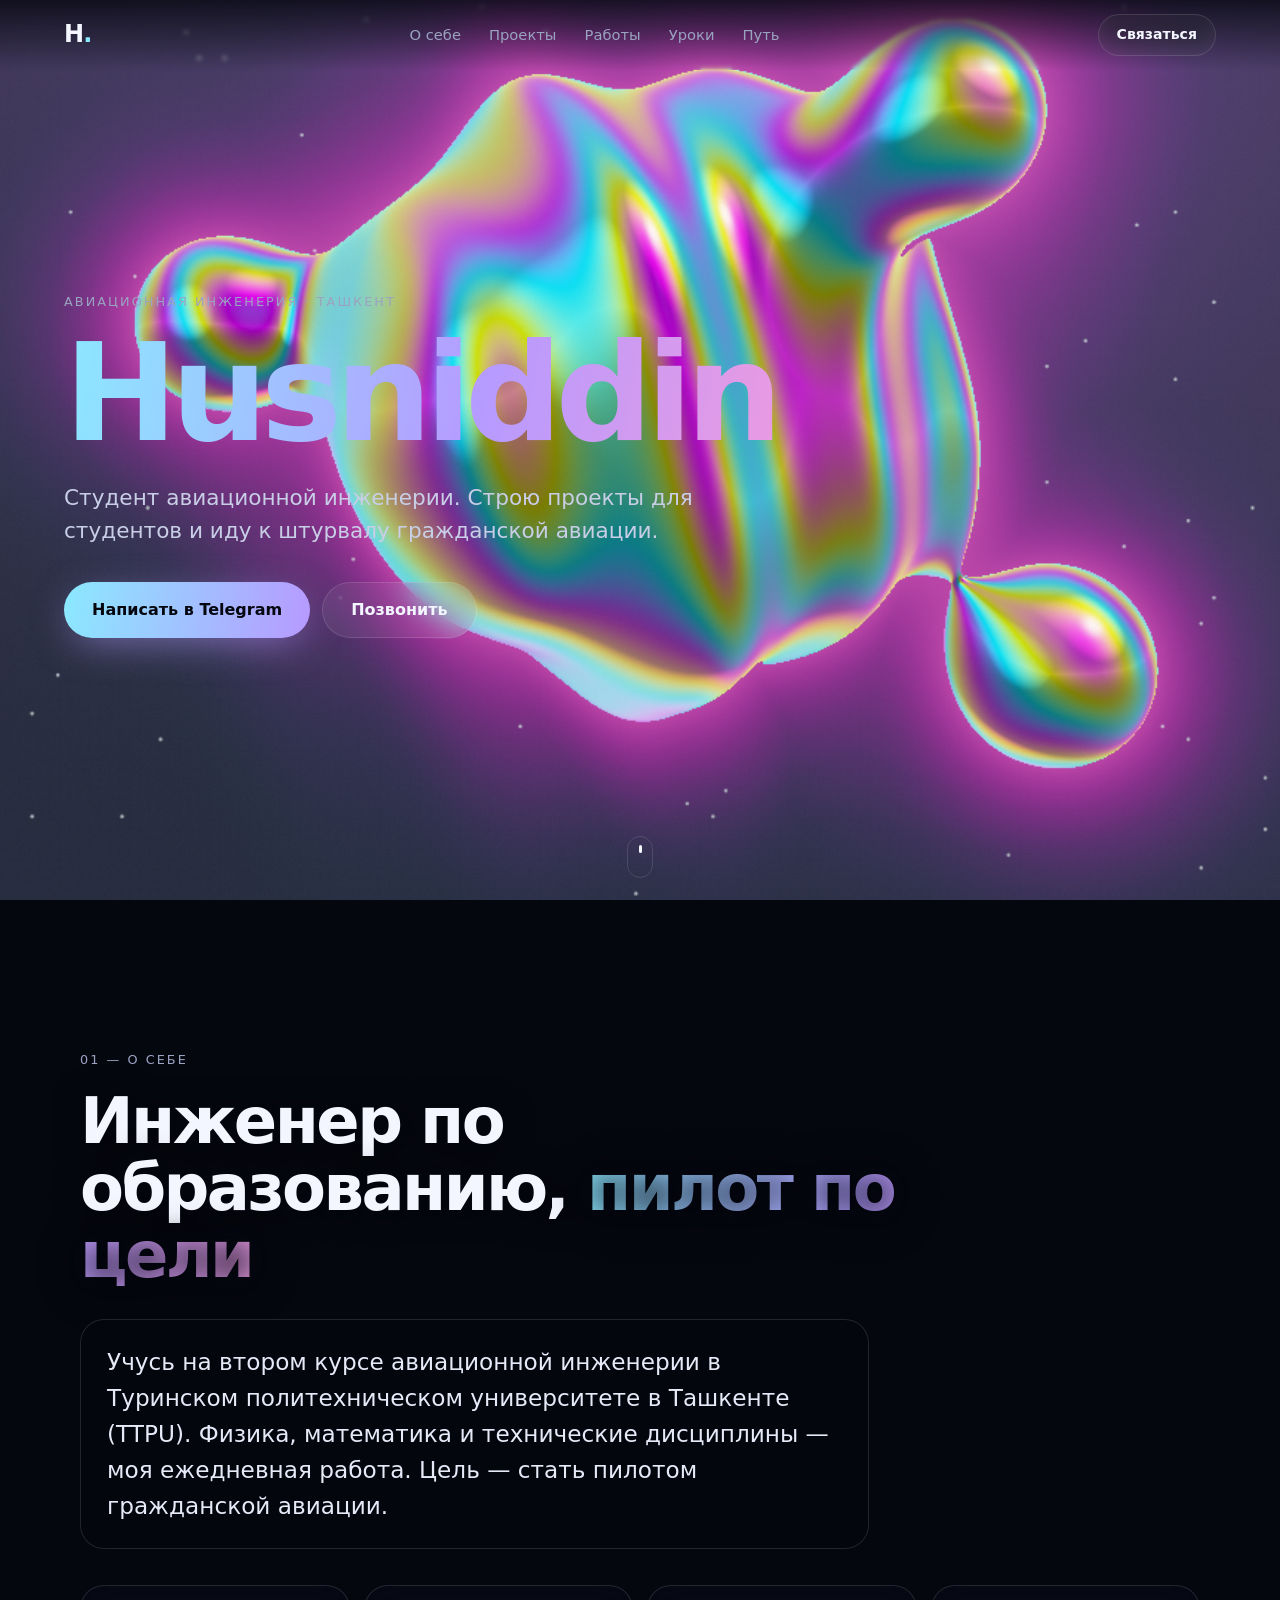
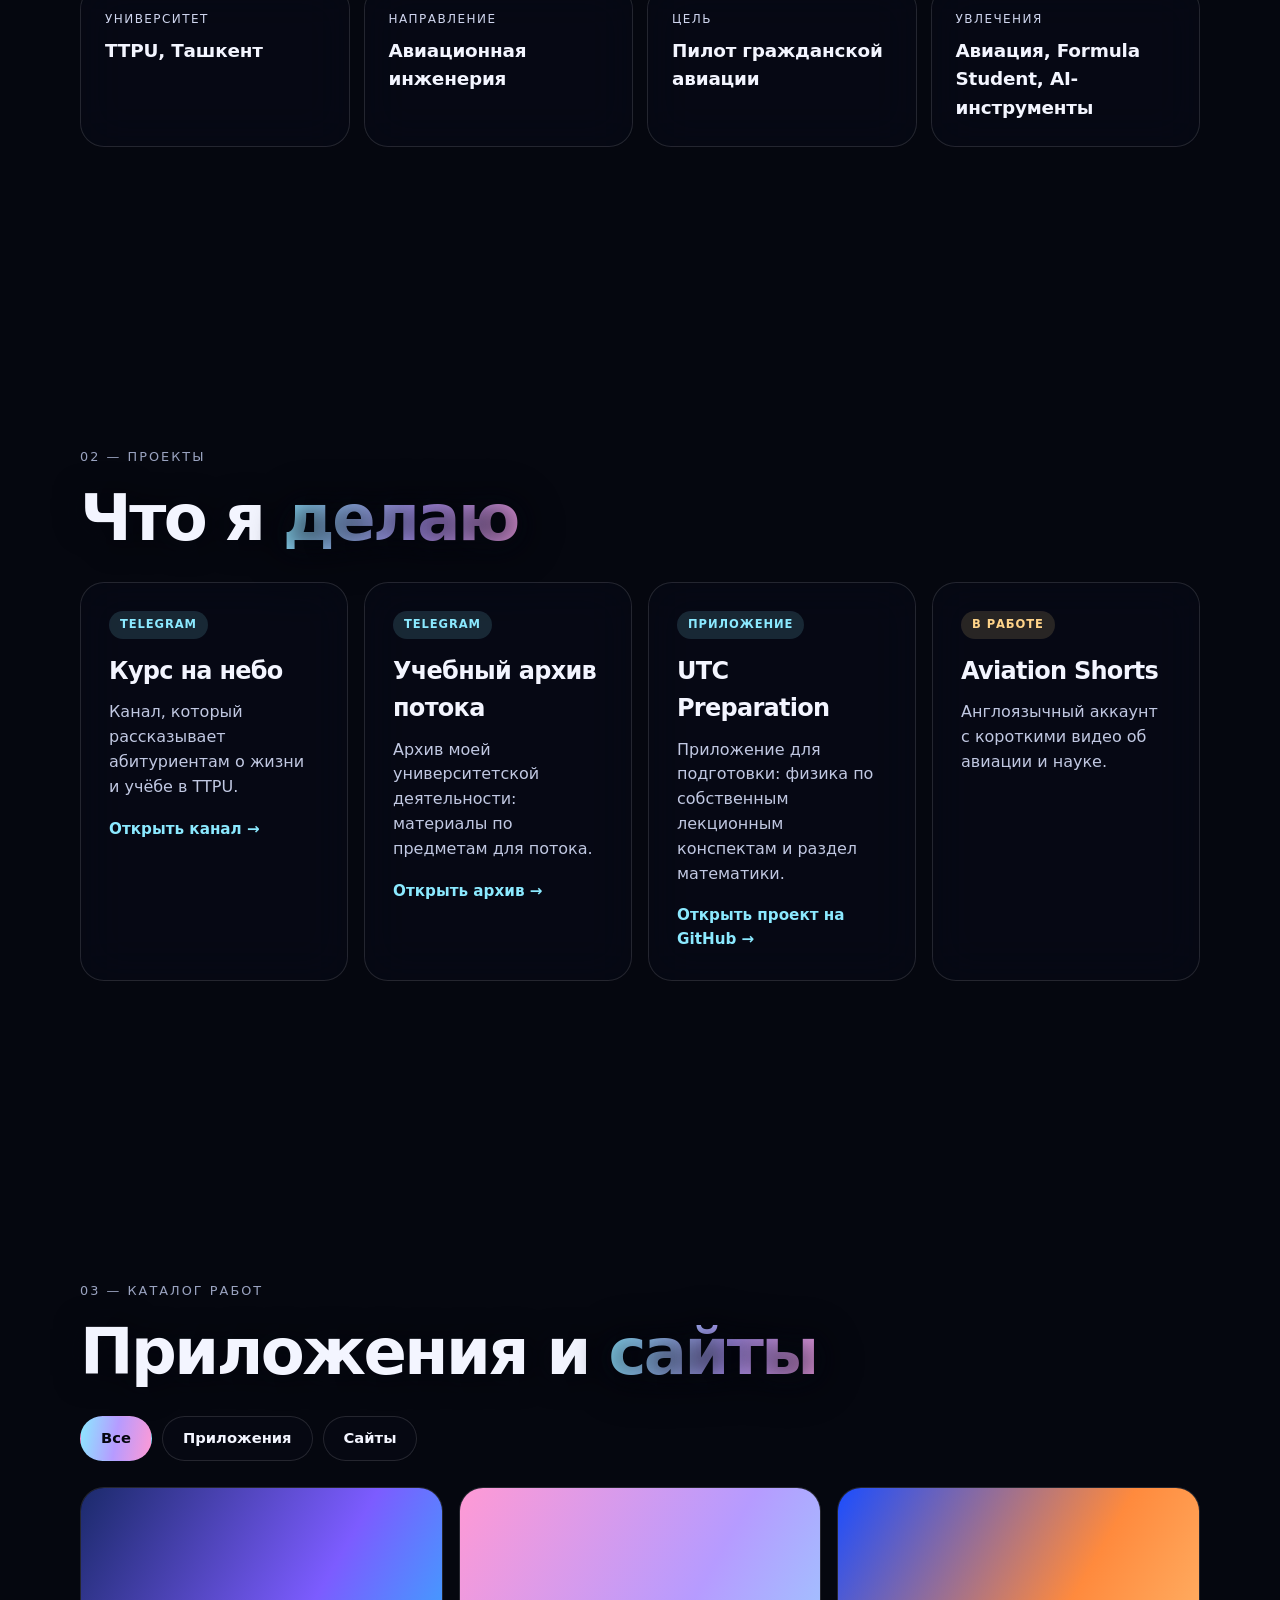
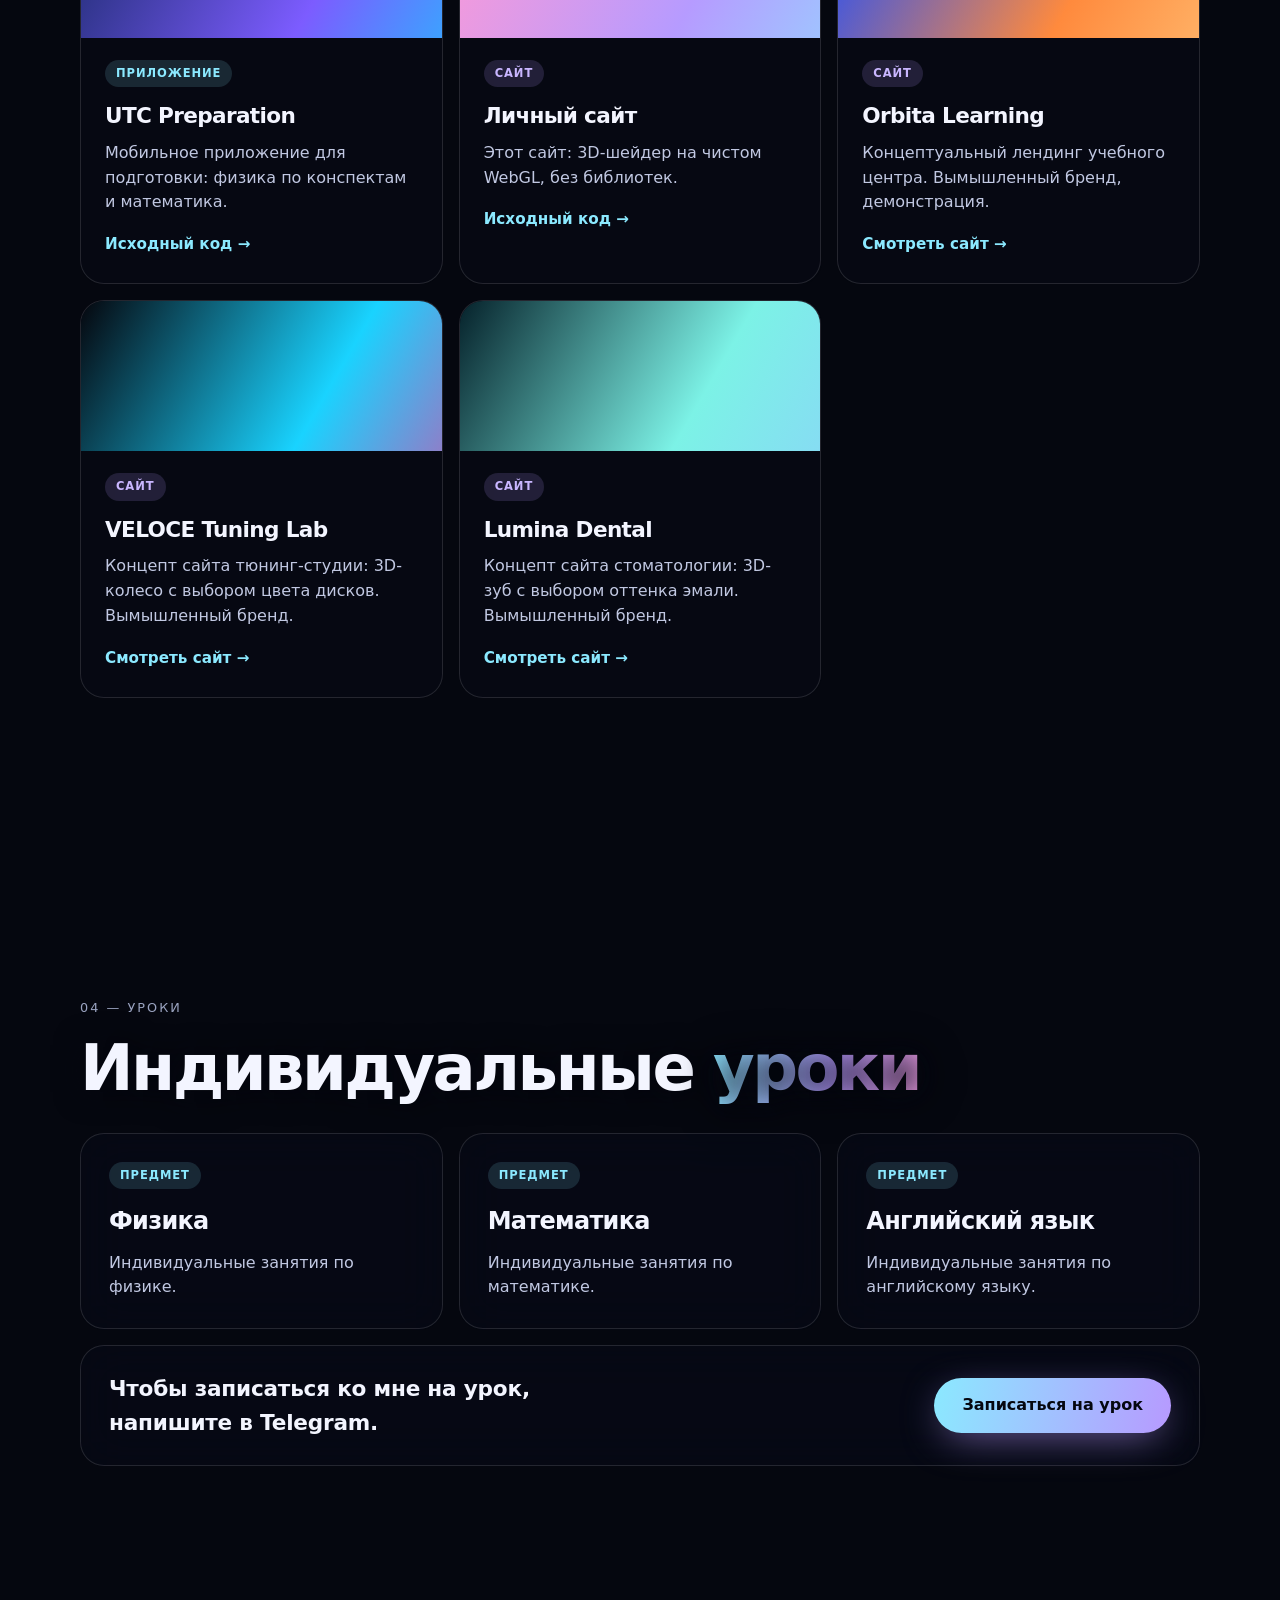
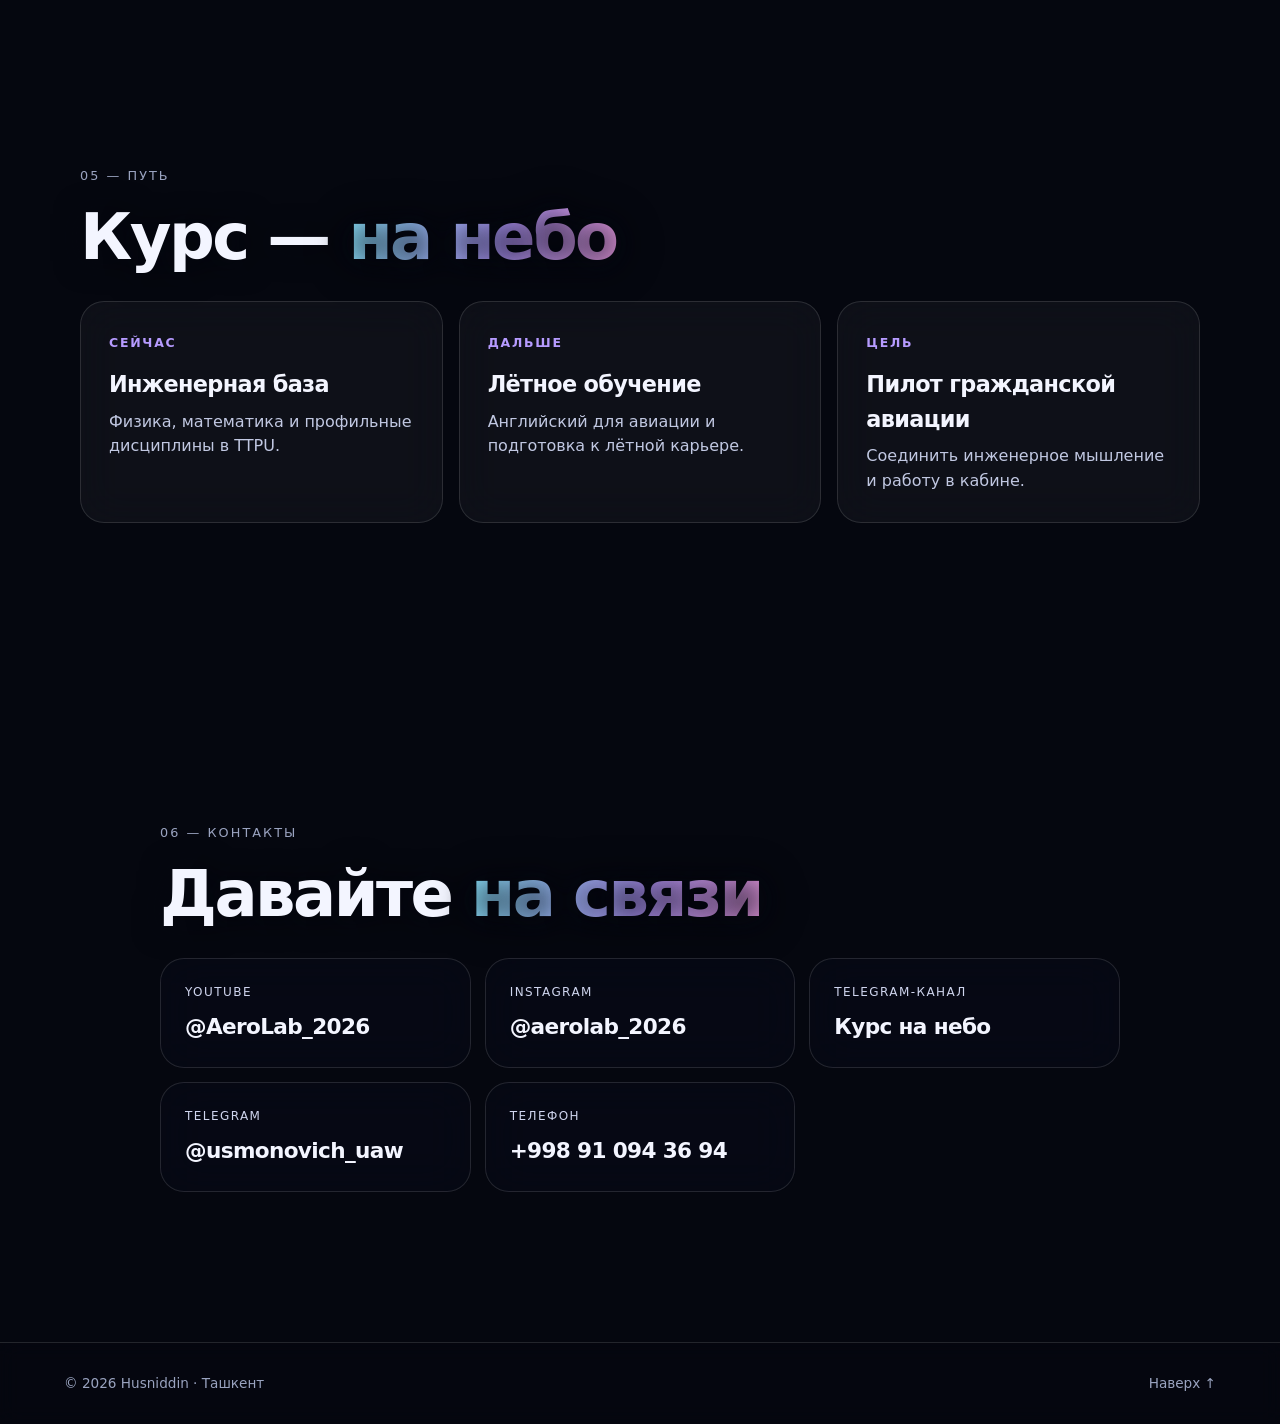
==== commit 152d85bb: "Add 3D concept demos: tuning studio and dental clinic; list them in portfolio Co-Authored-By: Claude" ====
--- a/portfolio/index.html
+++ b/portfolio/index.html
@@ -122,6 +122,24 @@
             <span class="go">Смотреть сайт →</span>
           </div>
         </a>
+        <a class="work reveal" data-t="site" href="../tuning-demo/" target="_blank" rel="noopener">
+          <div class="work__art work__art--d" aria-hidden="true"></div>
+          <div class="work__body">
+            <span class="badge badge--site">Сайт</span>
+            <h3>VELOCE Tuning Lab</h3>
+            <p>Концепт сайта тюнинг-студии: 3D-колесо с выбором цвета дисков. Вымышленный бренд.</p>
+            <span class="go">Смотреть сайт →</span>
+          </div>
+        </a>
+        <a class="work reveal" data-t="site" href="../dental-demo/" target="_blank" rel="noopener">
+          <div class="work__art work__art--e" aria-hidden="true"></div>
+          <div class="work__body">
+            <span class="badge badge--site">Сайт</span>
+            <h3>Lumina Dental</h3>
+            <p>Концепт сайта стоматологии: 3D-зуб с выбором оттенка эмали. Вымышленный бренд.</p>
+            <span class="go">Смотреть сайт →</span>
+          </div>
+        </a>
       </div>
     </div>
   </section>
--- a/portfolio/style.css
+++ b/portfolio/style.css
@@ -124,3 +124,6 @@
 .signup{margin-top:16px;display:flex;flex-wrap:wrap;align-items:center;justify-content:space-between;gap:18px;padding:26px 28px}
 .signup p{font-size:clamp(1.05rem,2.2vw,1.35rem);font-weight:600;letter-spacing:-.01em;max-width:24em}
 @media (max-width:760px){.signup .pill{width:100%}}
+
+.work__art--d{background-image:linear-gradient(120deg,#05060d,#19d3ff,#ff2d95,#05060d)}
+.work__art--e{background-image:linear-gradient(120deg,#06222b,#7cf2e6,#8fc7ff,#06222b)}
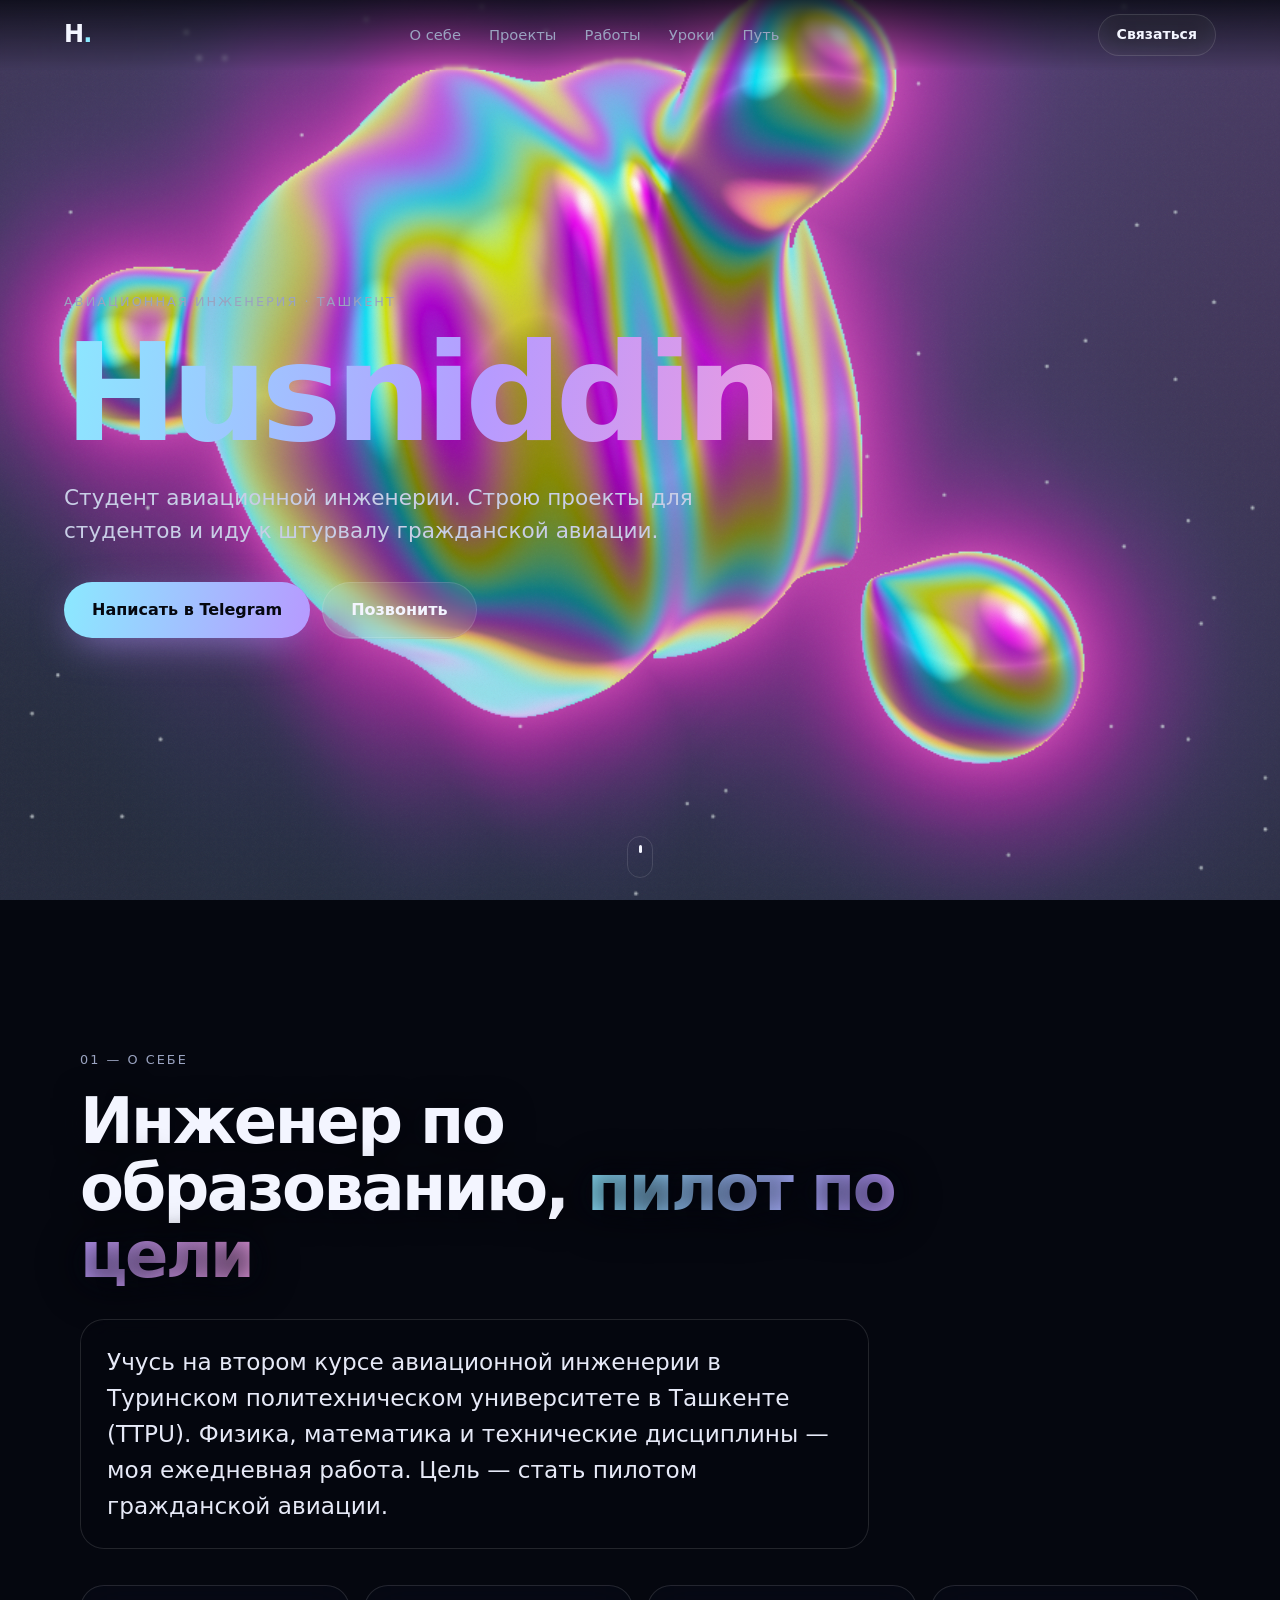
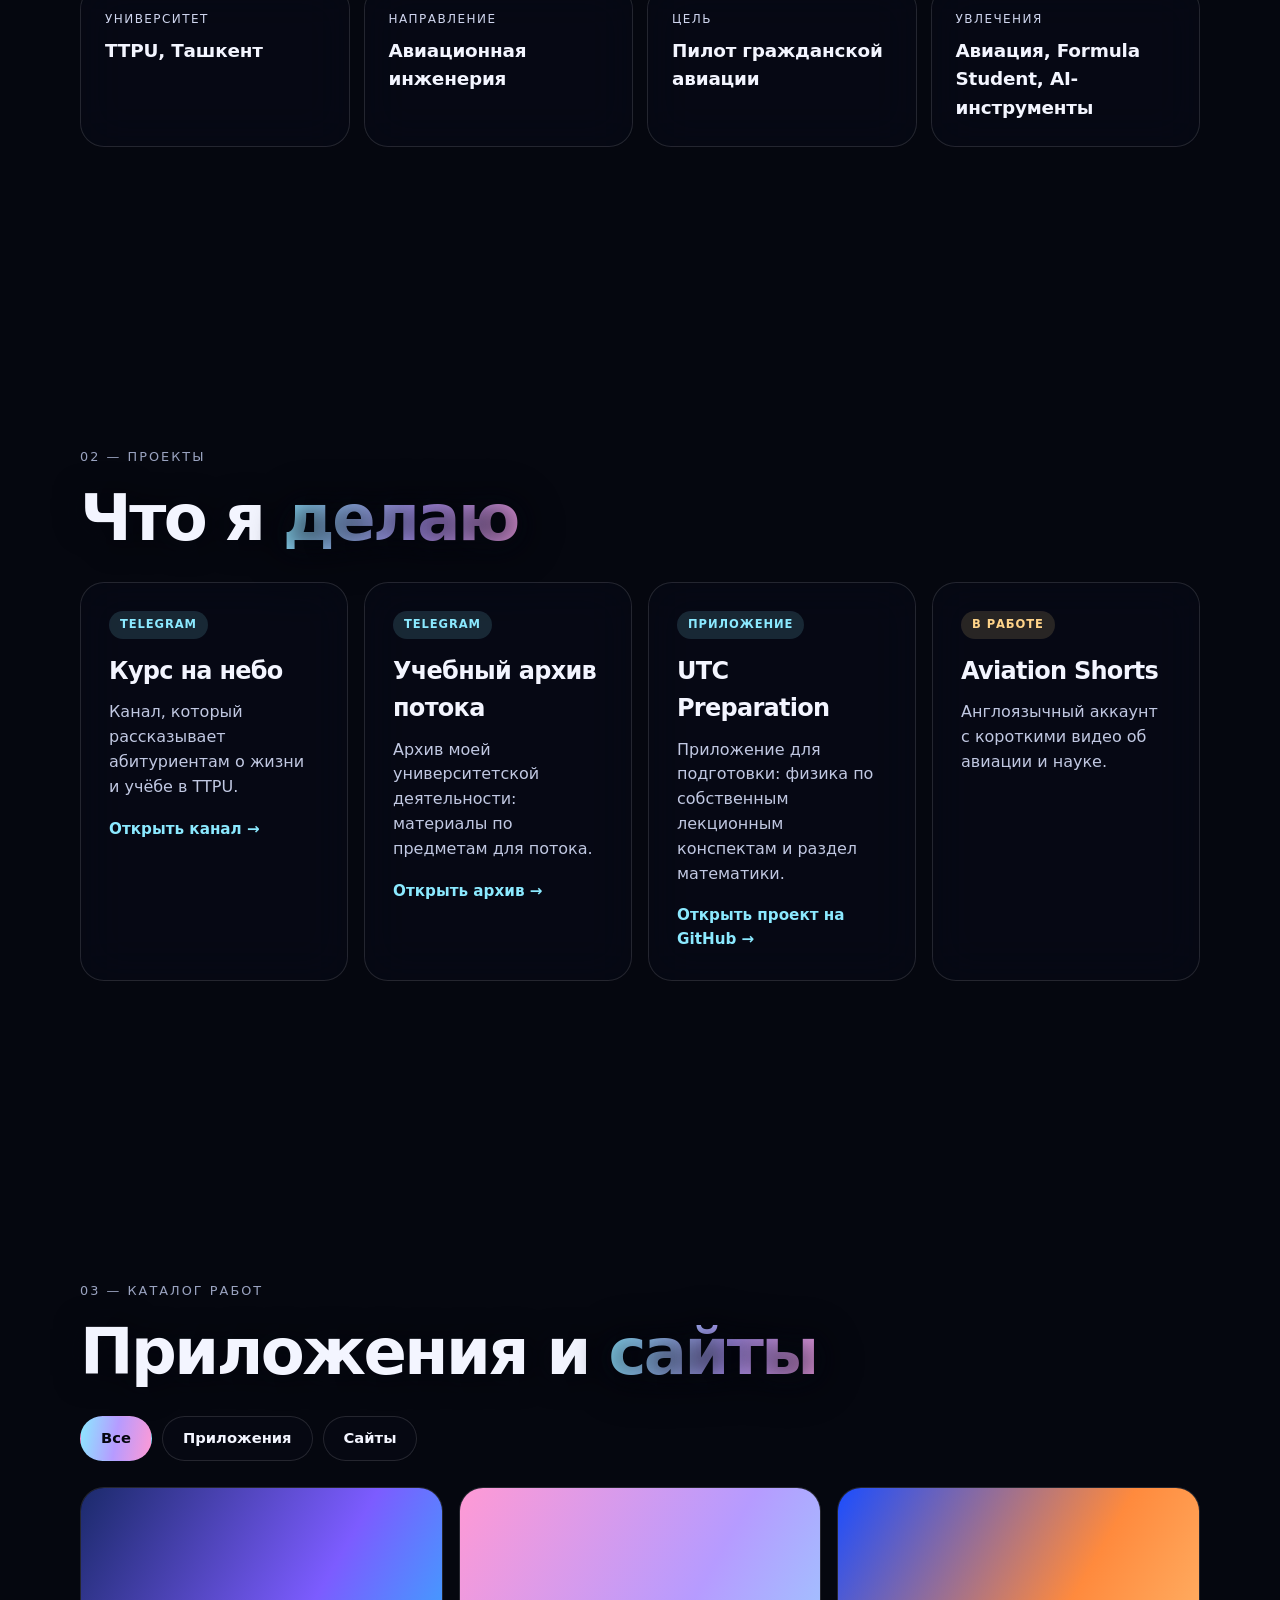
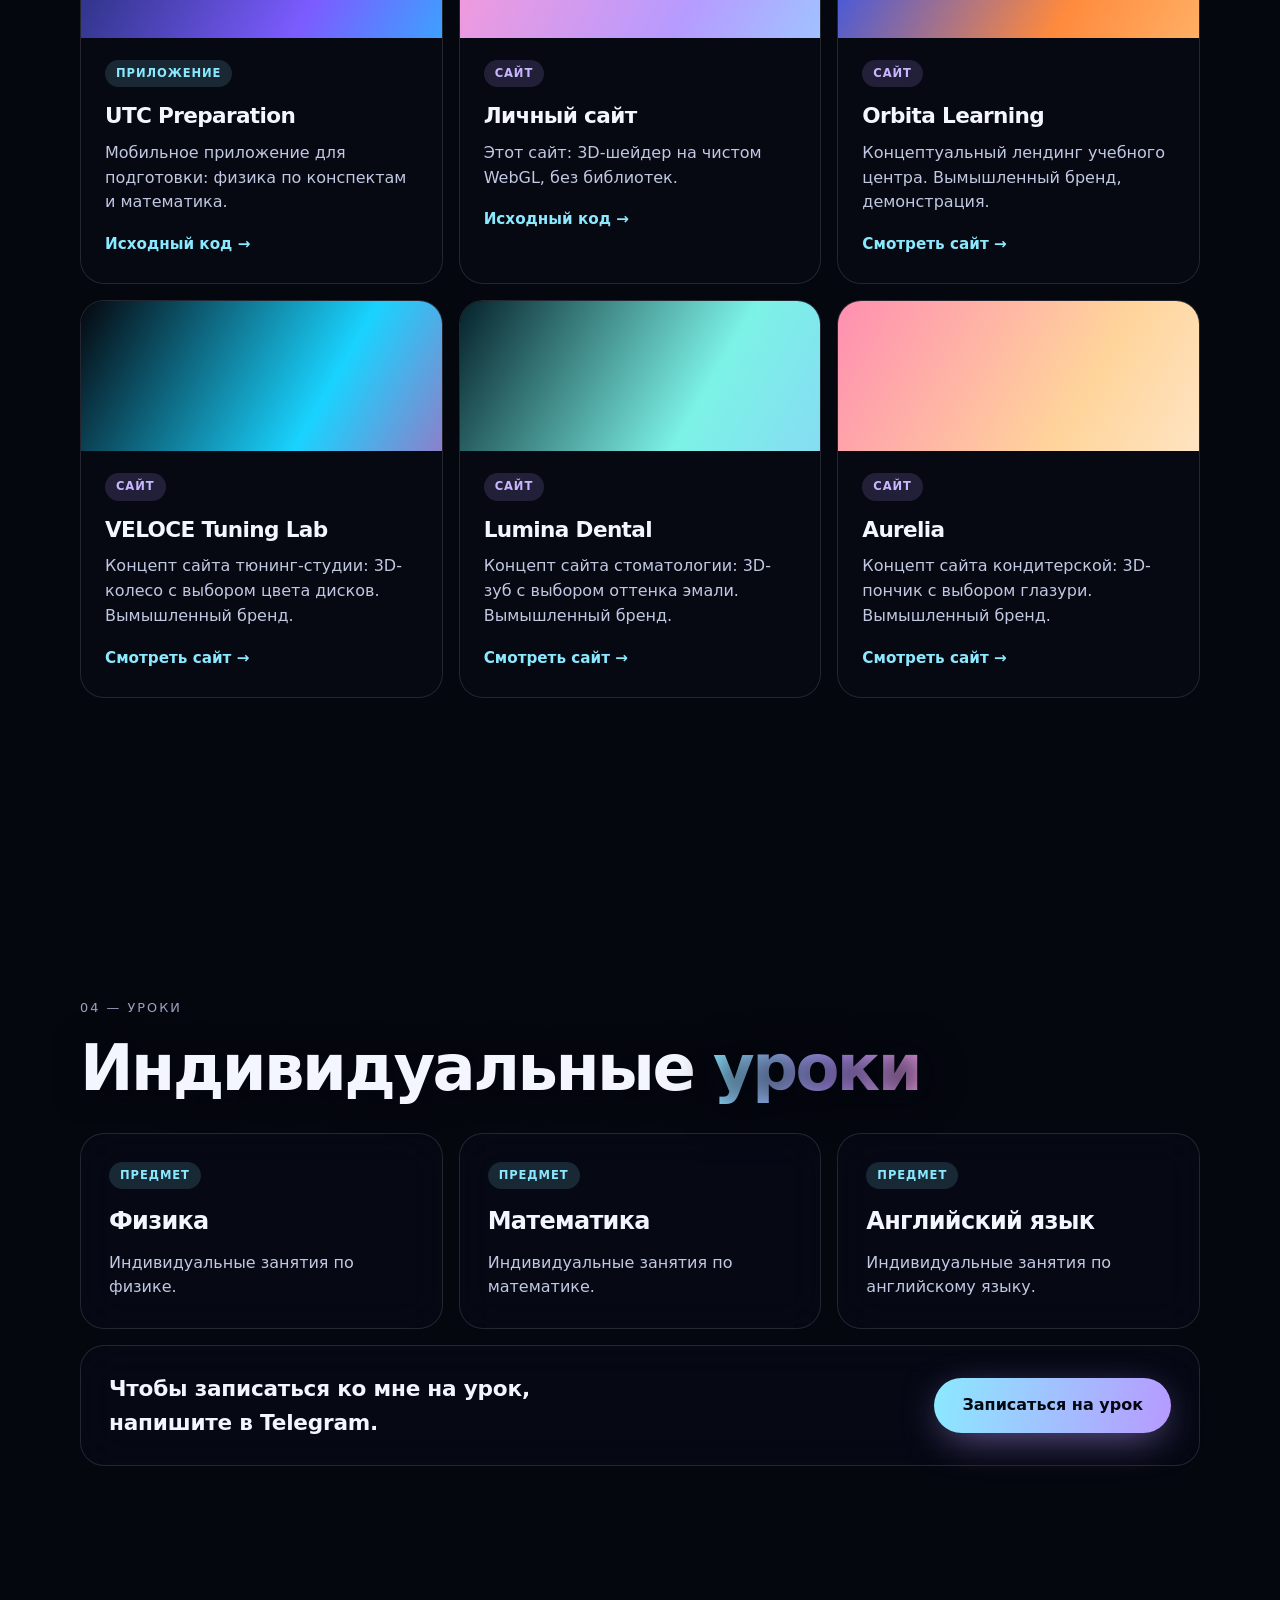
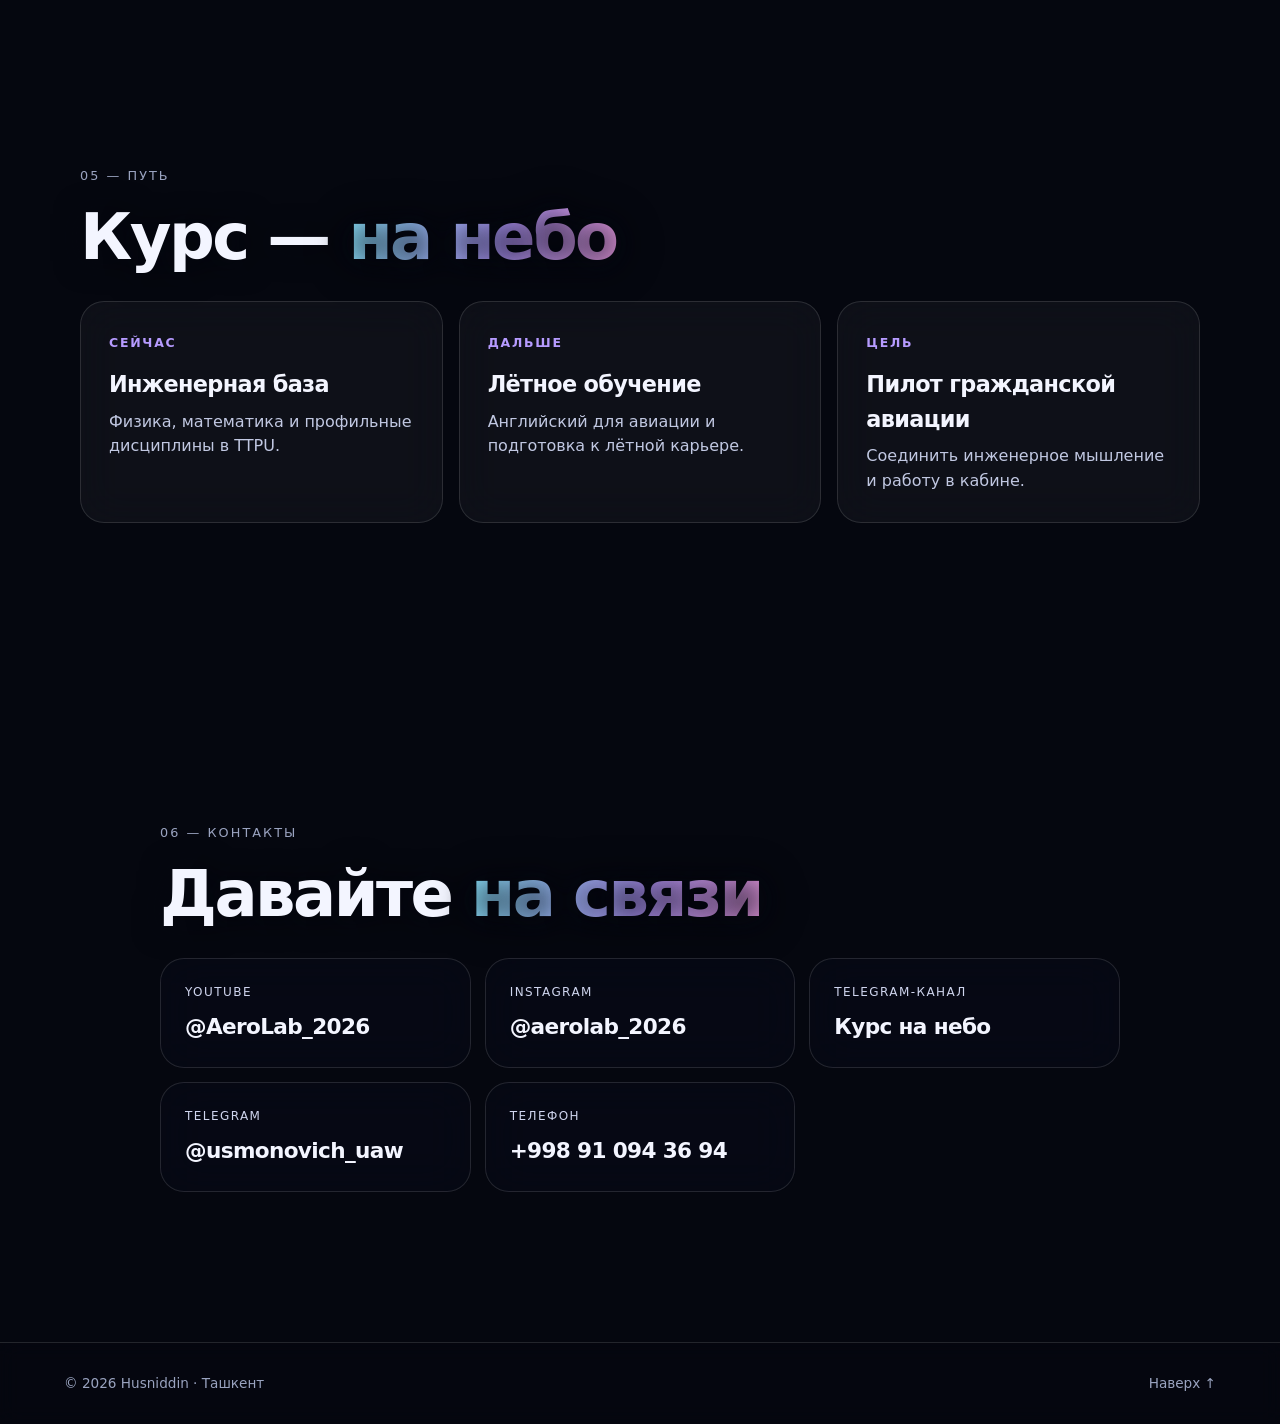
==== commit 9b541810: "Add 3D bakery concept demo; list it in portfolio Co-Authored-By: Claude Sonnet 5.5 <noreply@anthropi" ====
--- a/portfolio/index.html
+++ b/portfolio/index.html
@@ -140,6 +140,15 @@
             <span class="go">Смотреть сайт →</span>
           </div>
         </a>
+        <a class="work reveal" data-t="site" href="../bakery-demo/" target="_blank" rel="noopener">
+          <div class="work__art work__art--f" aria-hidden="true"></div>
+          <div class="work__body">
+            <span class="badge badge--site">Сайт</span>
+            <h3>Aurelia</h3>
+            <p>Концепт сайта кондитерской: 3D-пончик с выбором глазури. Вымышленный бренд.</p>
+            <span class="go">Смотреть сайт →</span>
+          </div>
+        </a>
       </div>
     </div>
   </section>
--- a/portfolio/style.css
+++ b/portfolio/style.css
@@ -127,3 +127,5 @@
 
 .work__art--d{background-image:linear-gradient(120deg,#05060d,#19d3ff,#ff2d95,#05060d)}
 .work__art--e{background-image:linear-gradient(120deg,#06222b,#7cf2e6,#8fc7ff,#06222b)}
+
+.work__art--f{background-image:linear-gradient(120deg,#ff8fb1,#ffd49a,#fff3ea,#ff8fb1)}
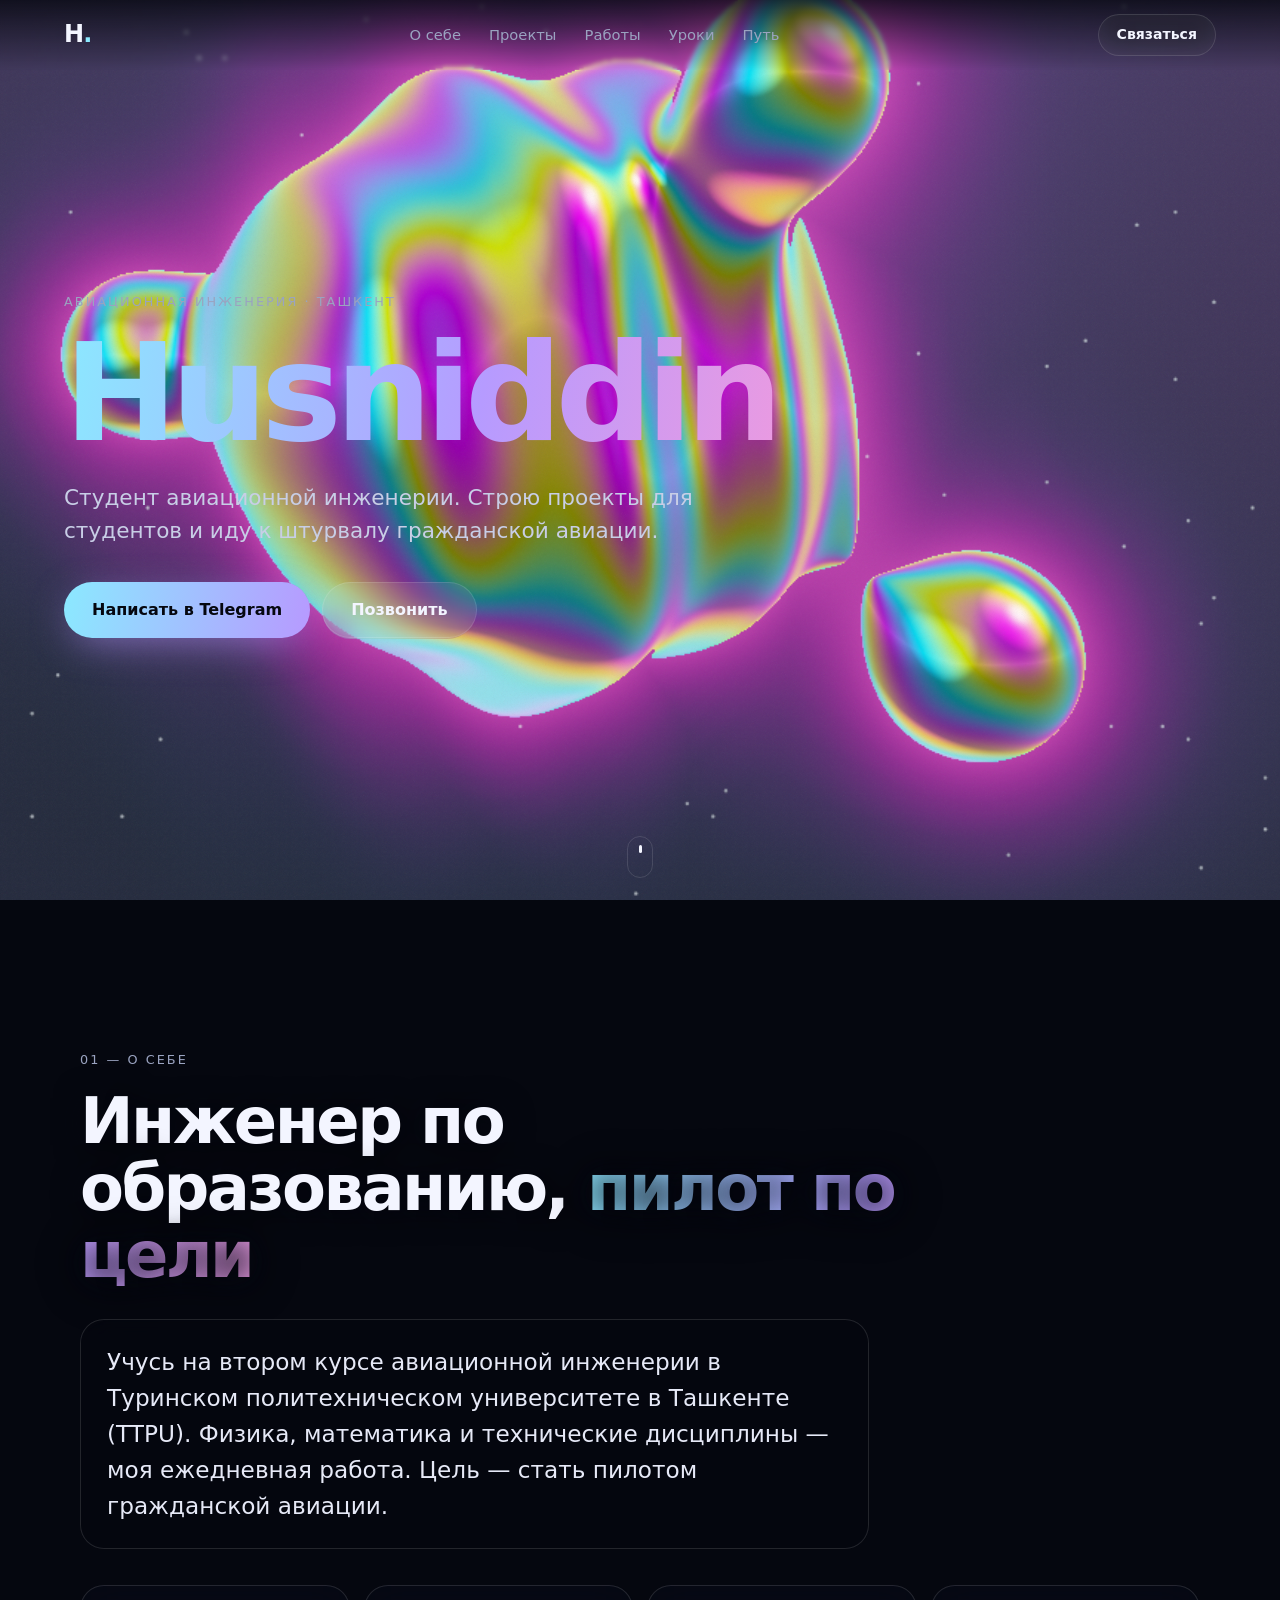
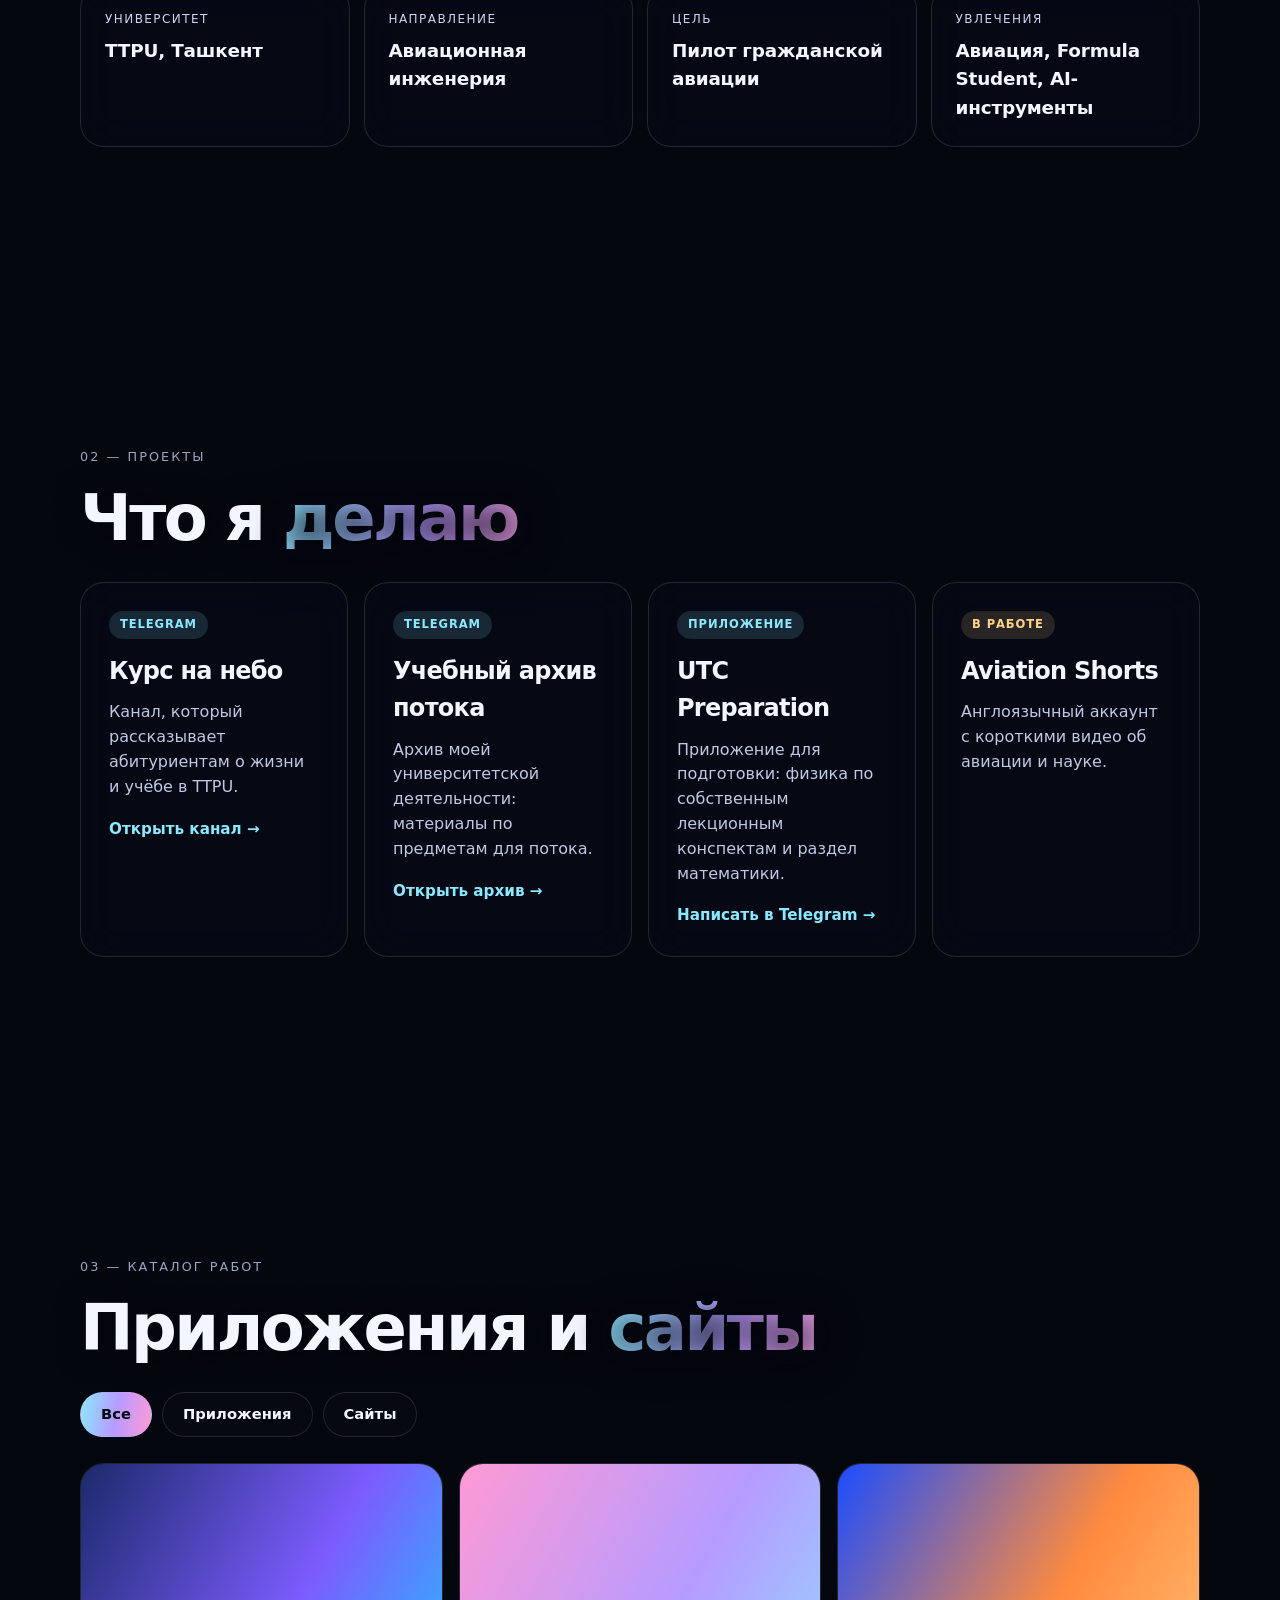
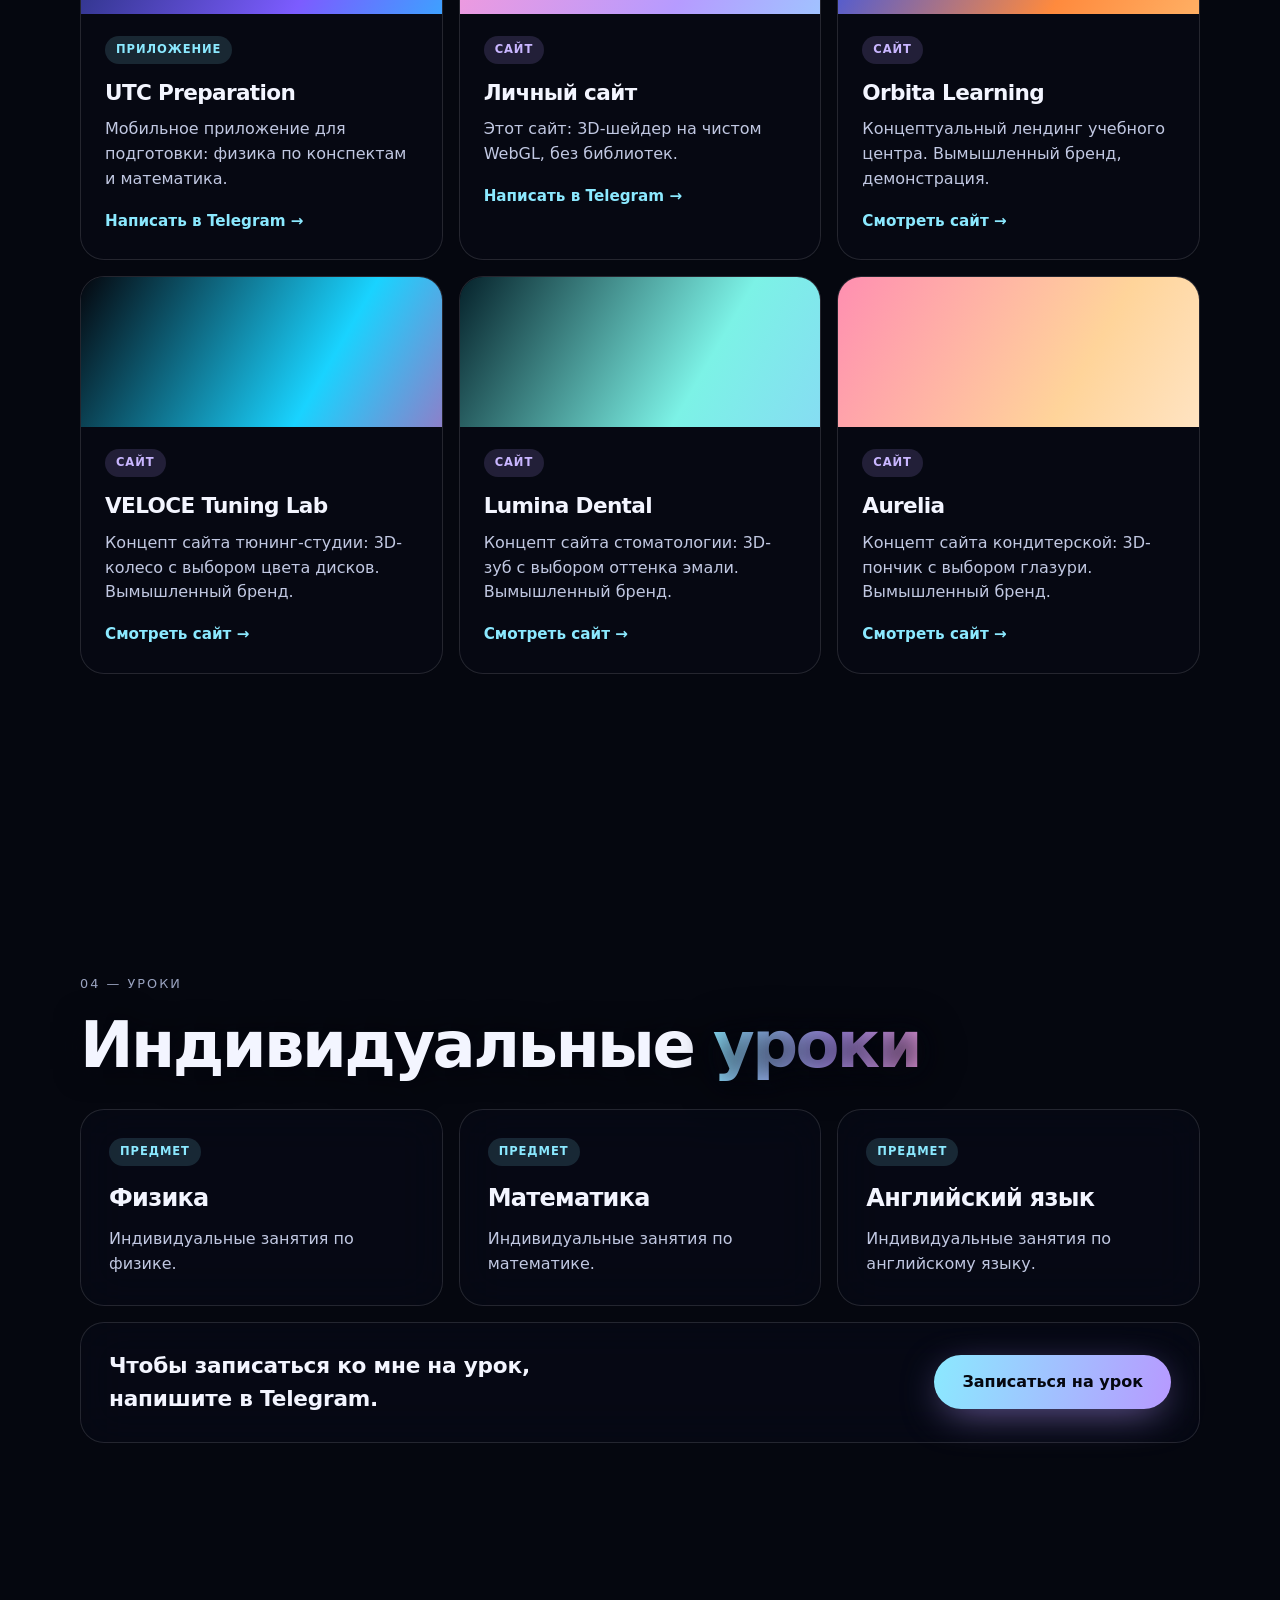
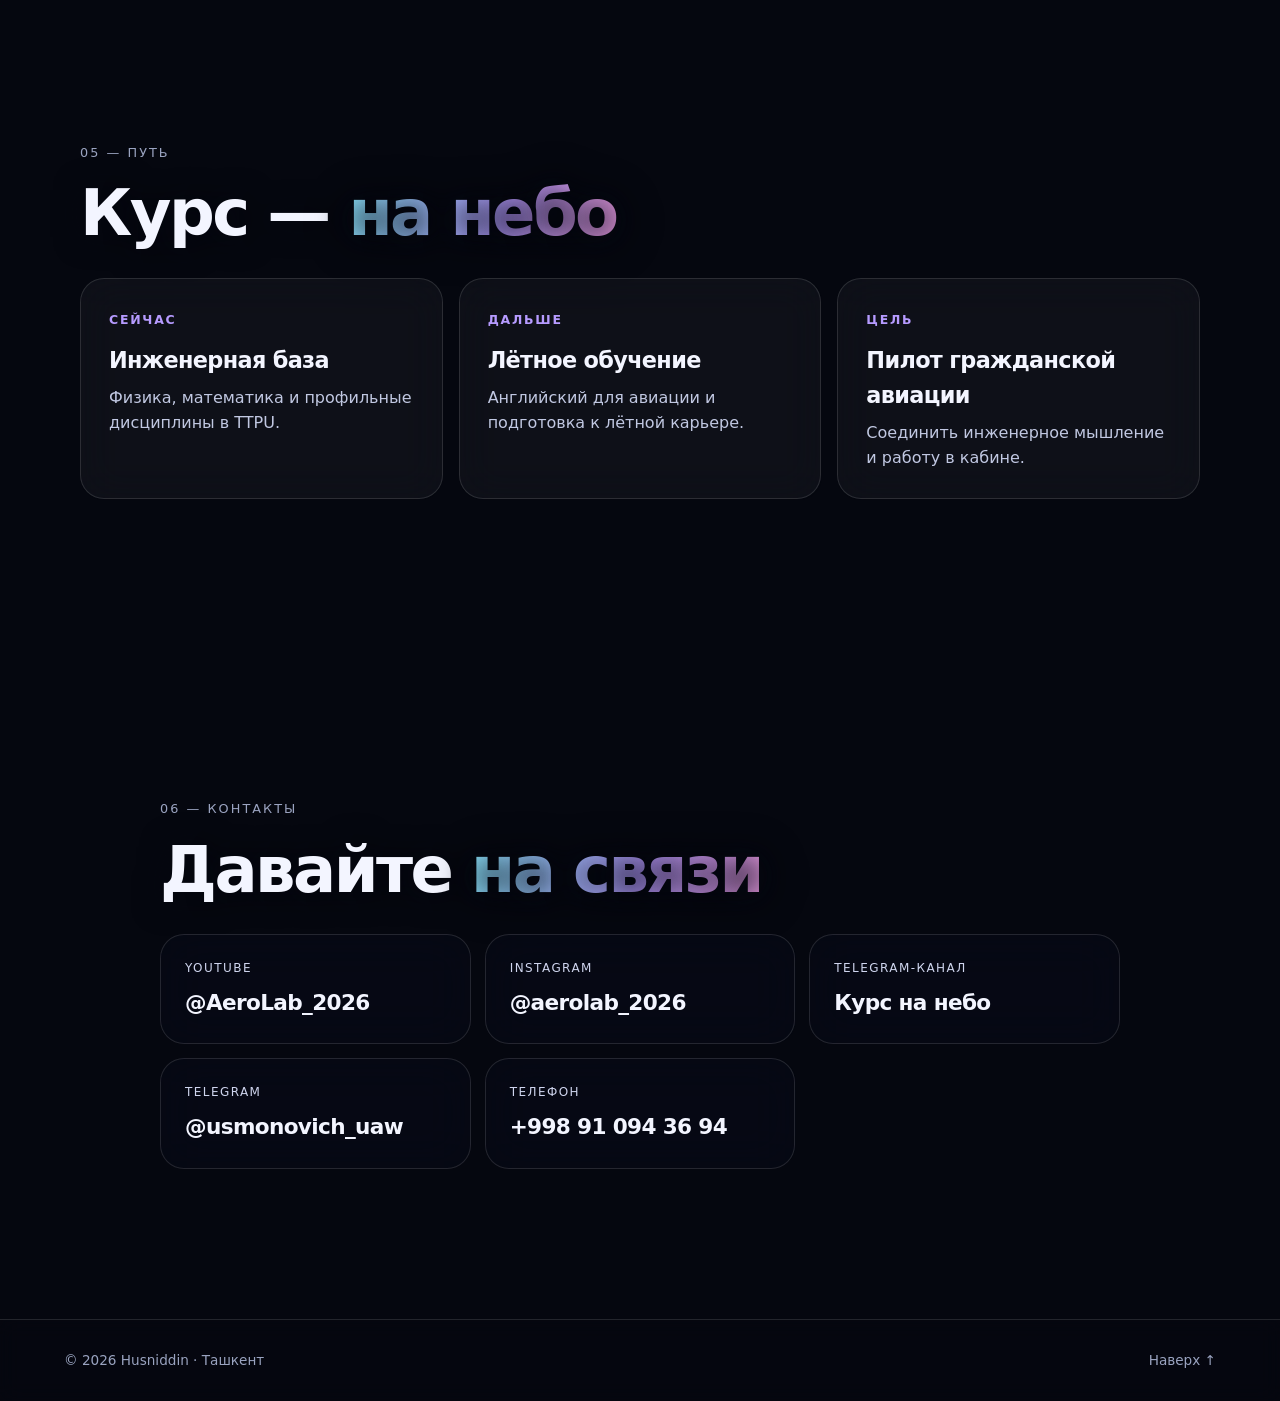
==== commit 4b27ef16: "portfolio: UTC Preparation links to Telegram instead of GitHub Co-Authored-By: Claude Sonnet 5.5 <no" ====
--- a/portfolio/index.html
+++ b/portfolio/index.html
@@ -70,11 +70,11 @@
           <p>Архив моей университетской деятельности: материалы по предметам для потока.</p>
           <span class="go">Открыть архив →</span>
         </a>
-        <a class="card card--big reveal" href="https://github.com/usmonovich/utc-preparation" target="_blank" rel="noopener">
+        <a class="card card--big reveal" href="https://t.me/usmonovich_uaw" target="_blank" rel="noopener">
           <span class="badge">Приложение</span>
           <h3>UTC Preparation</h3>
           <p>Приложение для подготовки: физика по собственным лекционным конспектам и раздел математики.</p>
-          <span class="go">Открыть проект на GitHub →</span>
+          <span class="go">Написать в Telegram →</span>
         </a>
         <article class="card card--big reveal">
           <span class="badge badge--dev">В работе</span>
@@ -95,13 +95,13 @@
         <button class="chip" data-f="site" aria-pressed="false">Сайты</button>
       </div>
       <div class="works">
-        <a class="work reveal" data-t="app" href="https://github.com/usmonovich/utc-preparation" target="_blank" rel="noopener">
+        <a class="work reveal" data-t="app" href="https://t.me/usmonovich_uaw" target="_blank" rel="noopener">
           <div class="work__art work__art--a" aria-hidden="true"></div>
           <div class="work__body">
             <span class="badge">Приложение</span>
             <h3>UTC Preparation</h3>
             <p>Мобильное приложение для подготовки: физика по конспектам и математика.</p>
-            <span class="go">Исходный код →</span>
+            <span class="go">Написать в Telegram →</span>
           </div>
         </a>
         <a class="work reveal" data-t="site" href="https://github.com/usmonovich/usmonovich/tree/main/portfolio" target="_blank" rel="noopener">
@@ -110,7 +110,7 @@
             <span class="badge badge--site">Сайт</span>
             <h3>Личный сайт</h3>
             <p>Этот сайт: 3D-шейдер на чистом WebGL, без библиотек.</p>
-            <span class="go">Исходный код →</span>
+            <span class="go">Написать в Telegram →</span>
           </div>
         </a>
         <a class="work reveal" data-t="site" href="../orbita-demo/" target="_blank" rel="noopener">
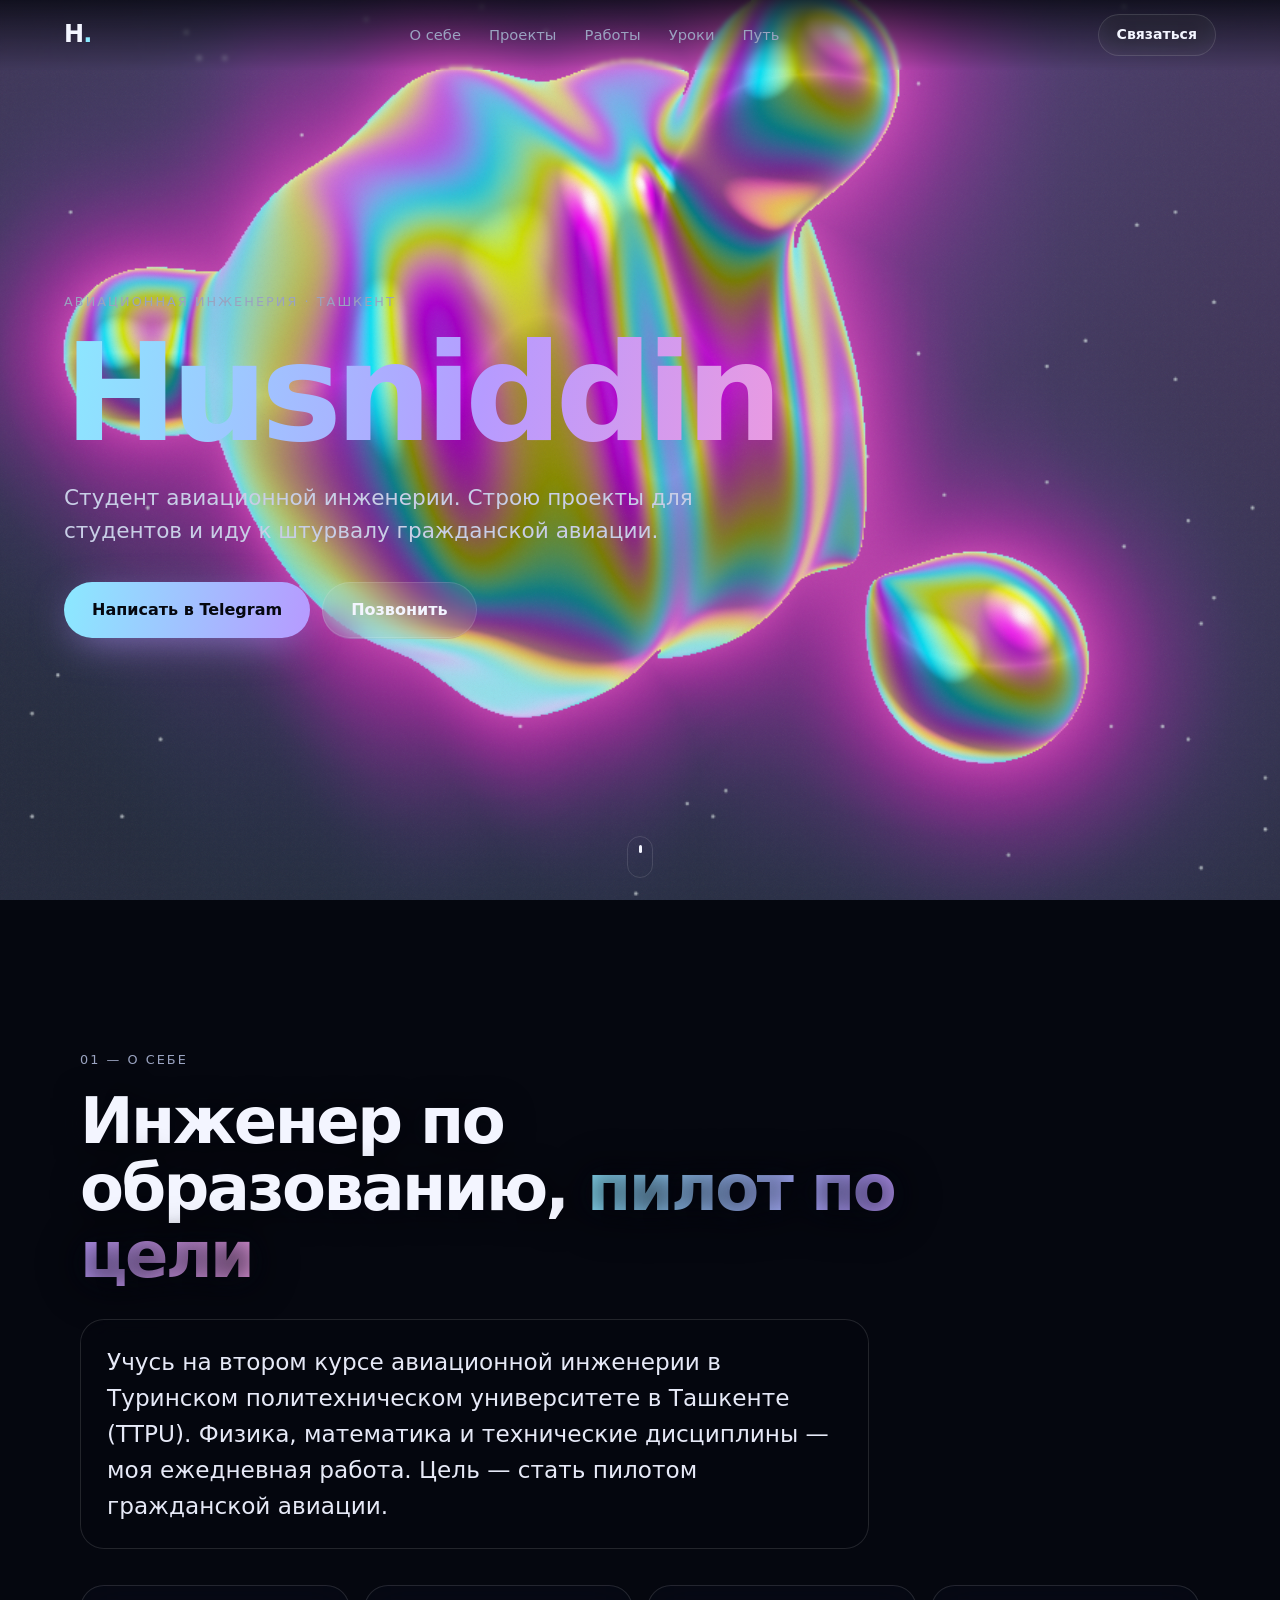
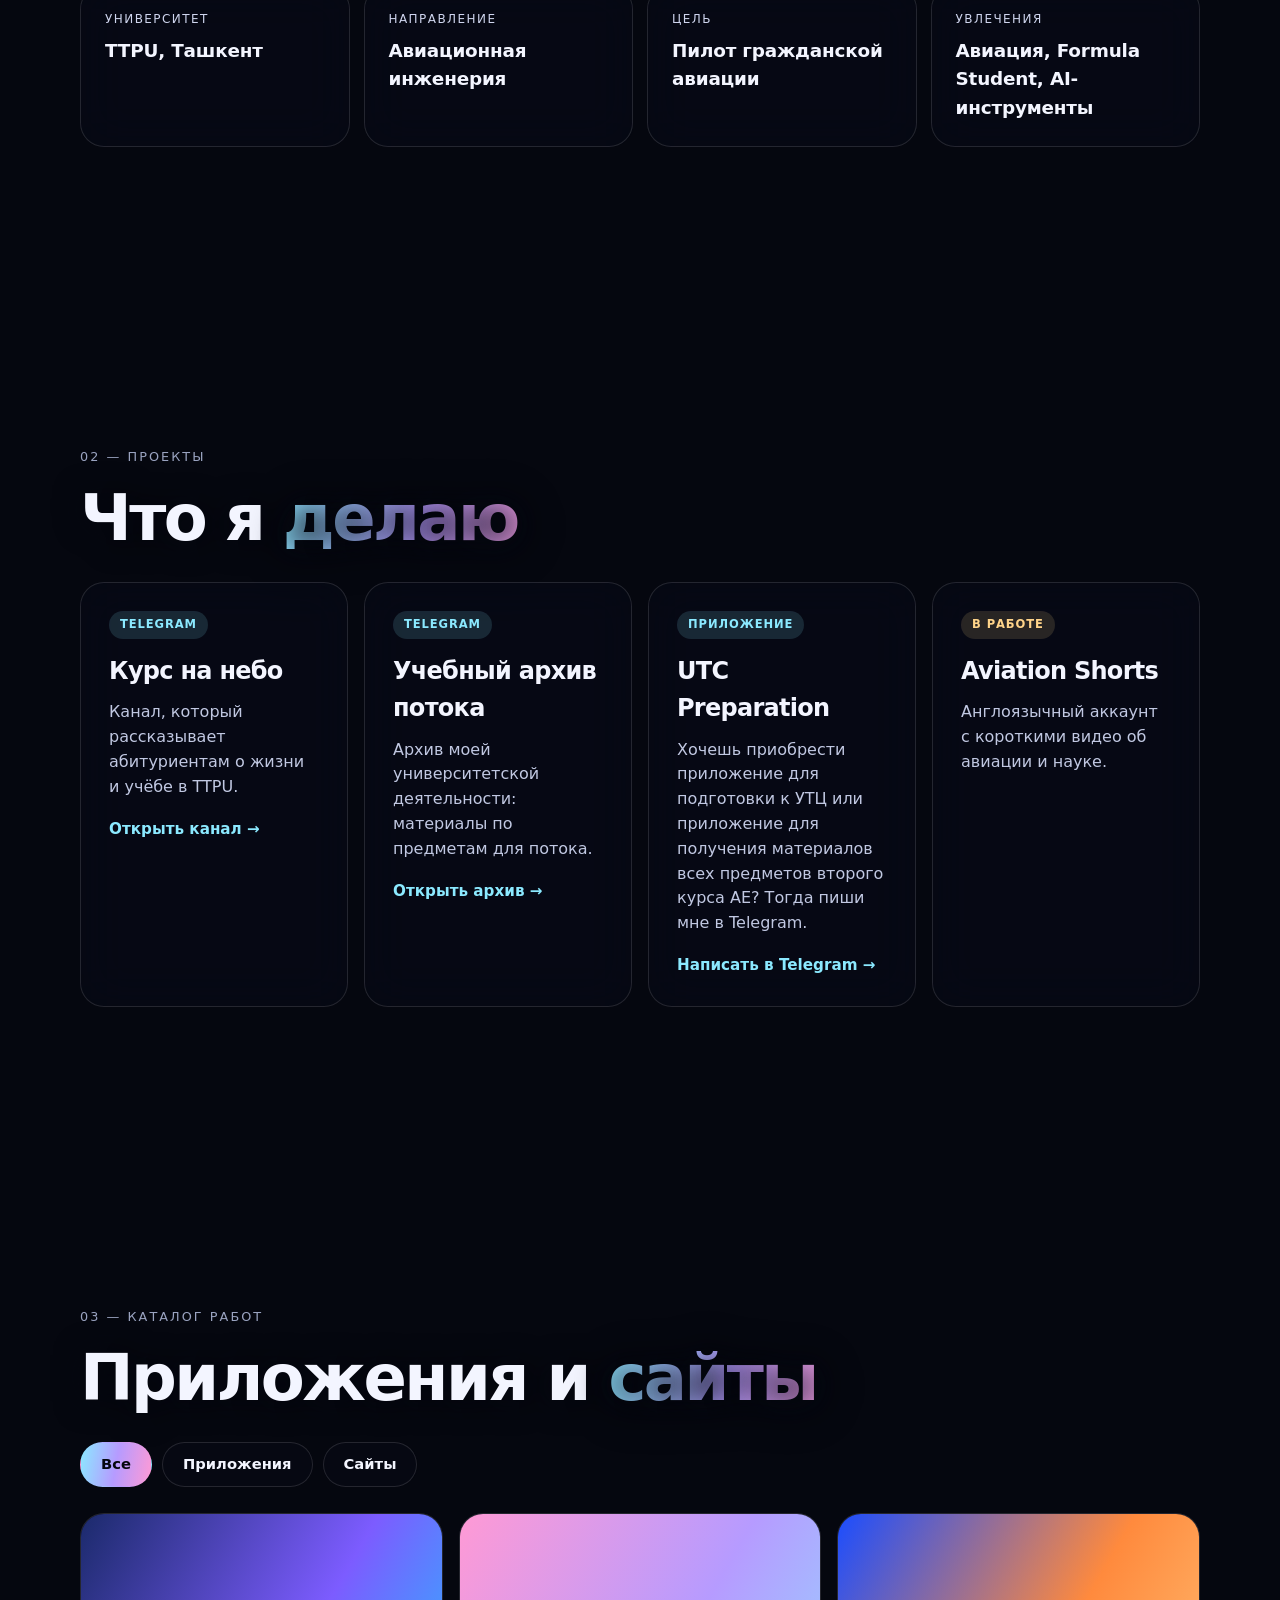
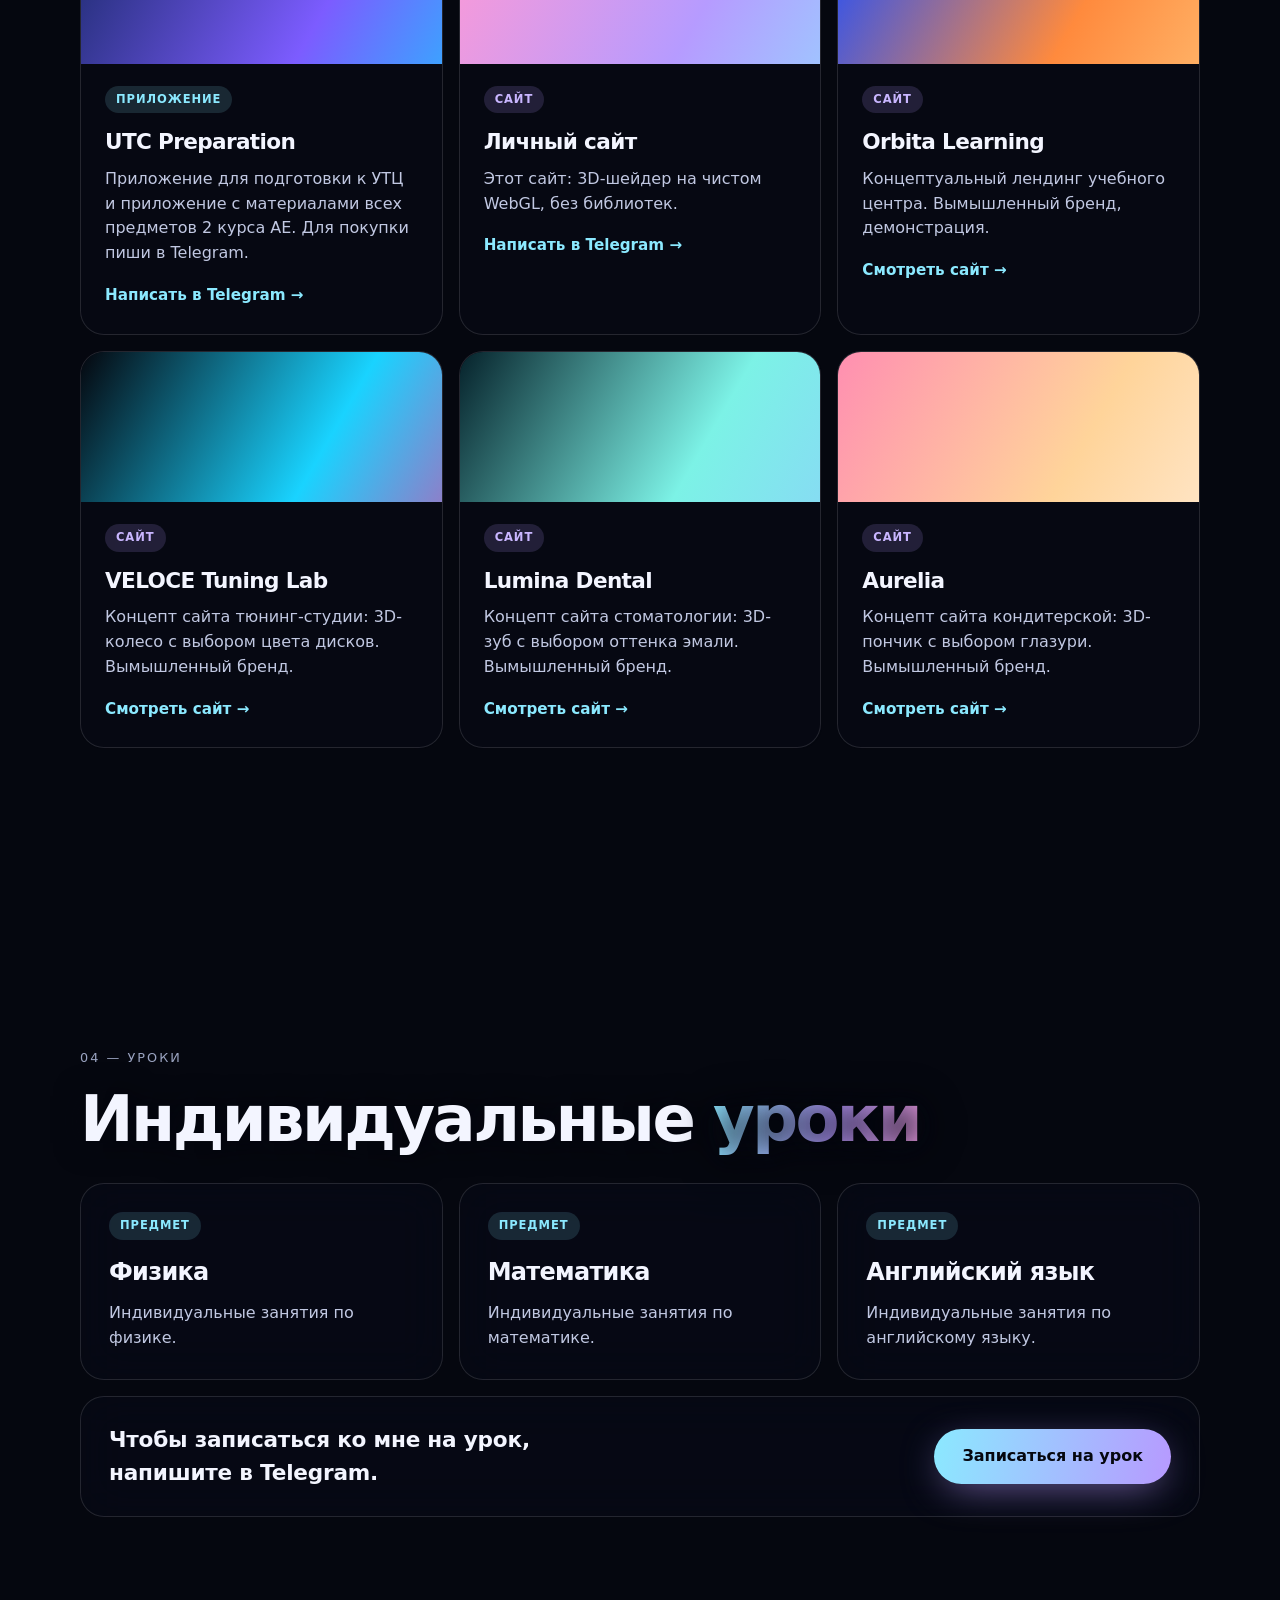
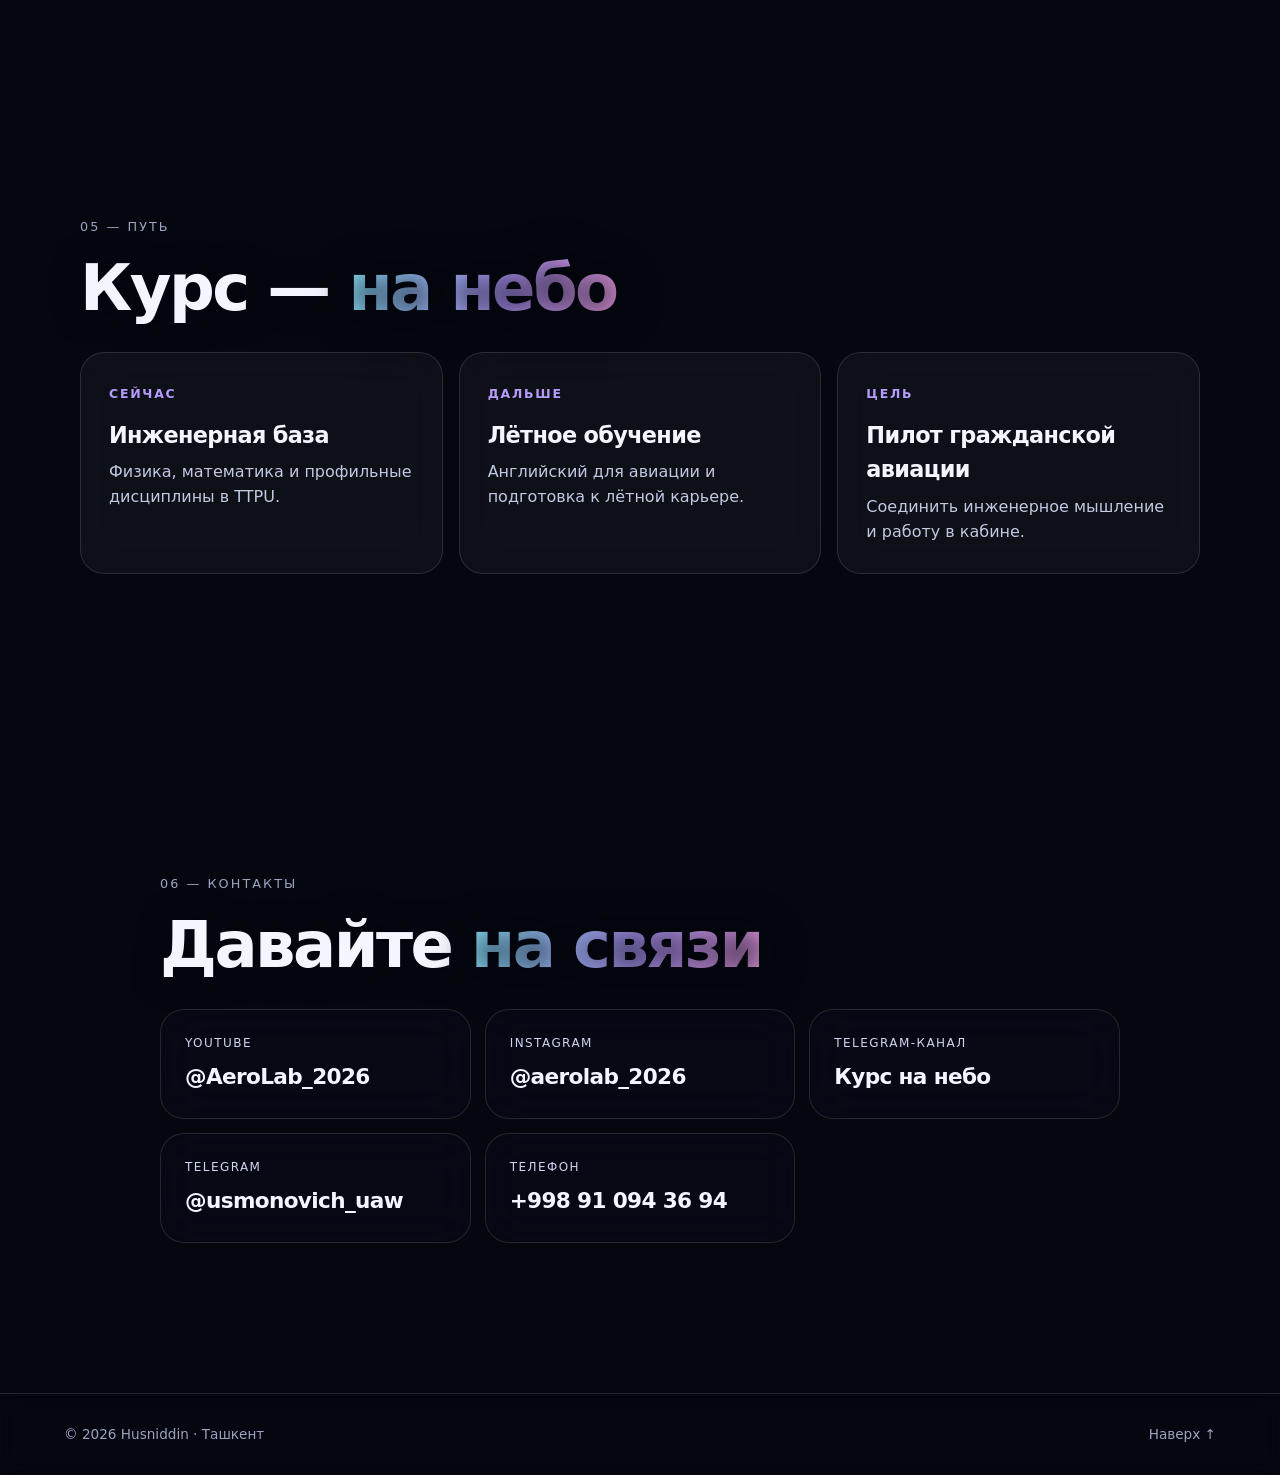
==== commit bfc78a08: "portfolio: add purchase offer for UTC and AE apps Co-Authored-By: Claude Sonnet 5.5 <noreply@anthrop" ====
--- a/portfolio/index.html
+++ b/portfolio/index.html
@@ -73,7 +73,7 @@
         <a class="card card--big reveal" href="https://t.me/usmonovich_uaw" target="_blank" rel="noopener">
           <span class="badge">Приложение</span>
           <h3>UTC Preparation</h3>
-          <p>Приложение для подготовки: физика по собственным лекционным конспектам и раздел математики.</p>
+          <p>Хочешь приобрести приложение для подготовки к УТЦ или приложение для получения материалов всех предметов второго курса АЕ? Тогда пиши мне в Telegram.</p>
           <span class="go">Написать в Telegram →</span>
         </a>
         <article class="card card--big reveal">
@@ -100,7 +100,7 @@
           <div class="work__body">
             <span class="badge">Приложение</span>
             <h3>UTC Preparation</h3>
-            <p>Мобильное приложение для подготовки: физика по конспектам и математика.</p>
+            <p>Приложение для подготовки к УТЦ и приложение с материалами всех предметов 2 курса АЕ. Для покупки пиши в Telegram.</p>
             <span class="go">Написать в Telegram →</span>
           </div>
         </a>
